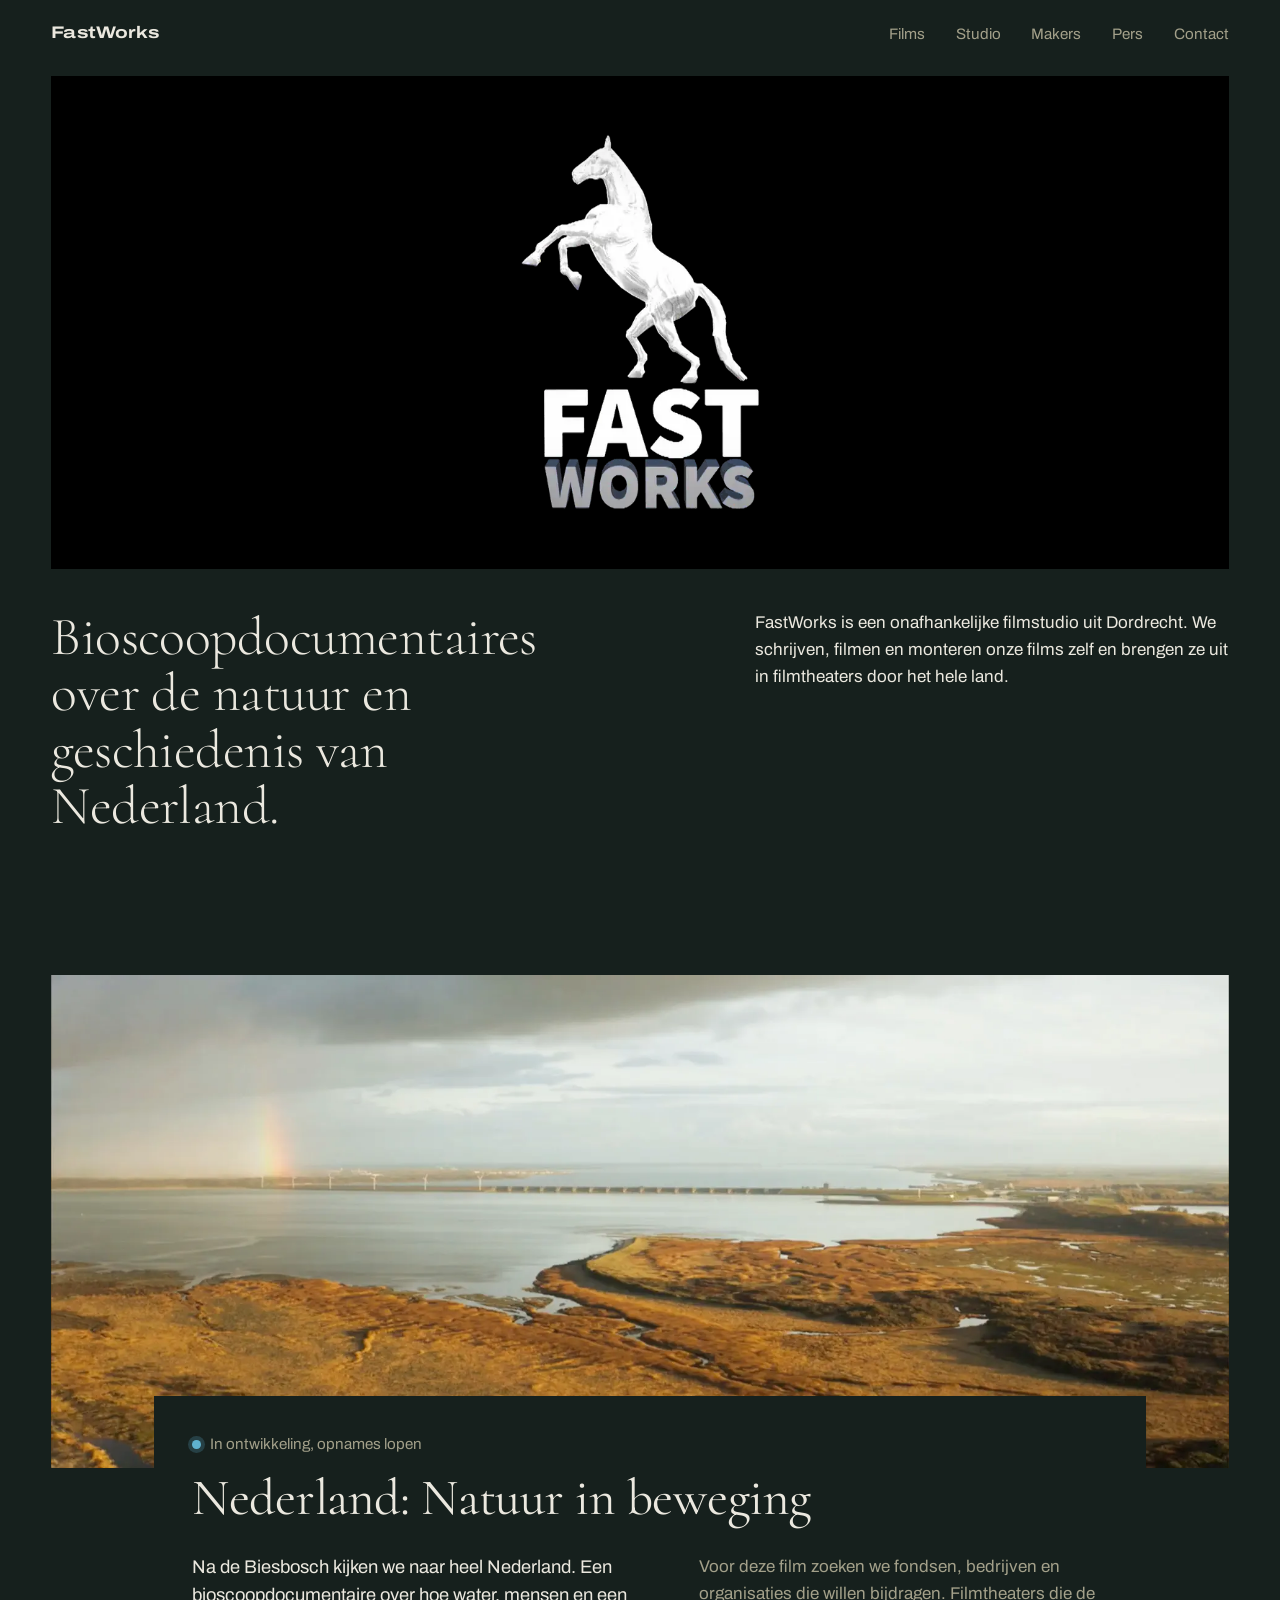
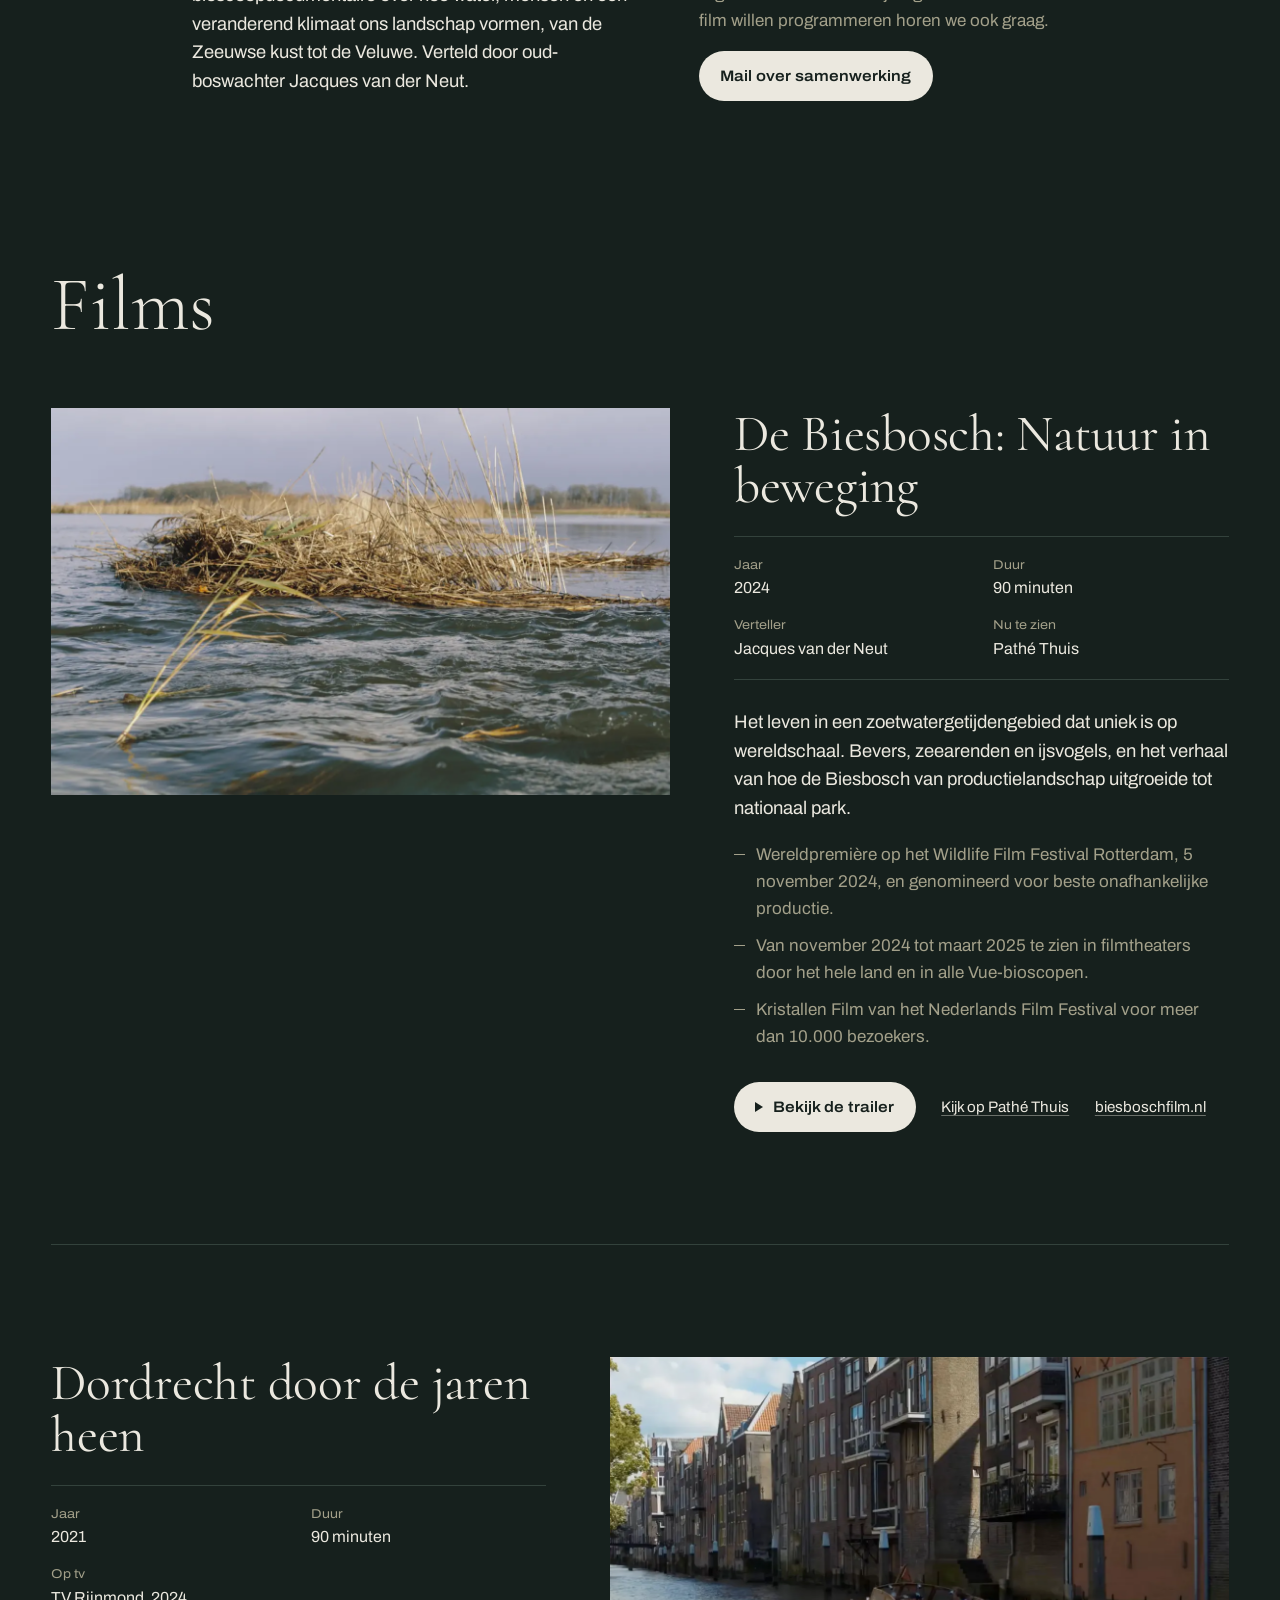
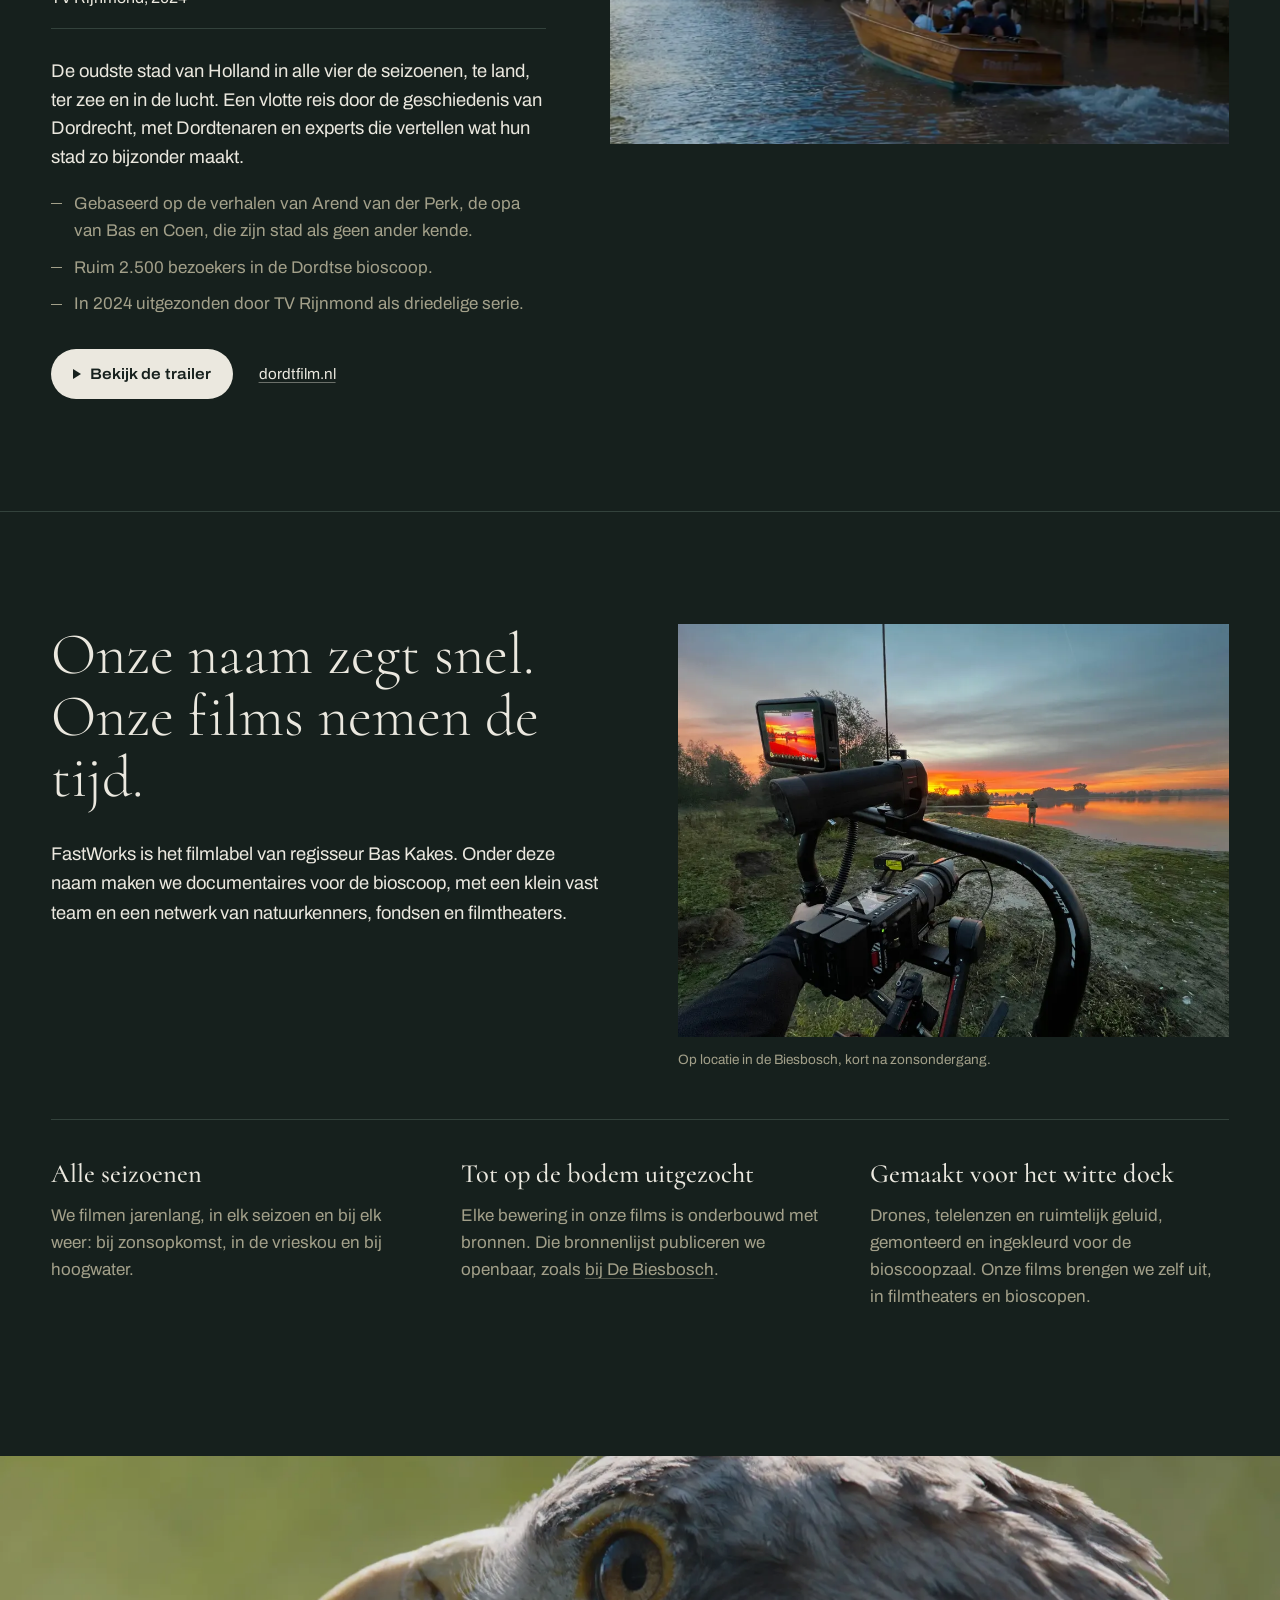
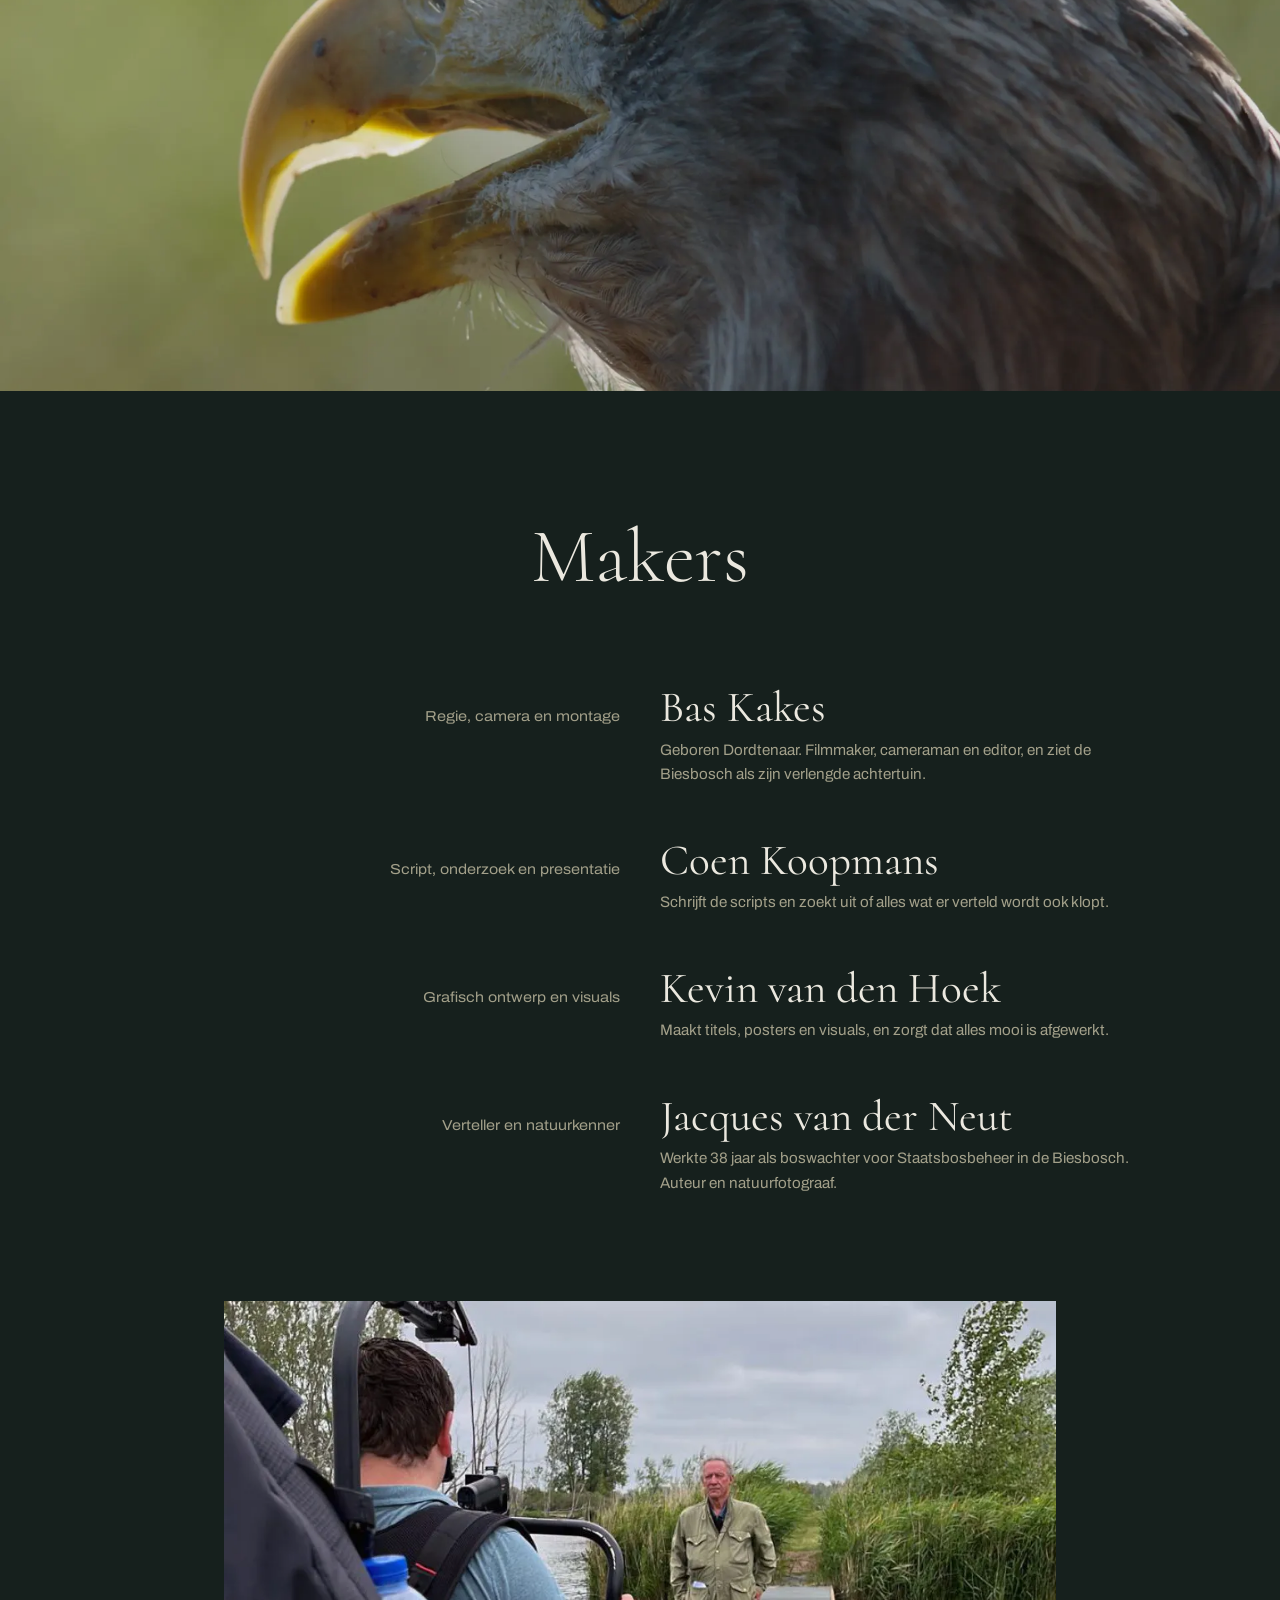
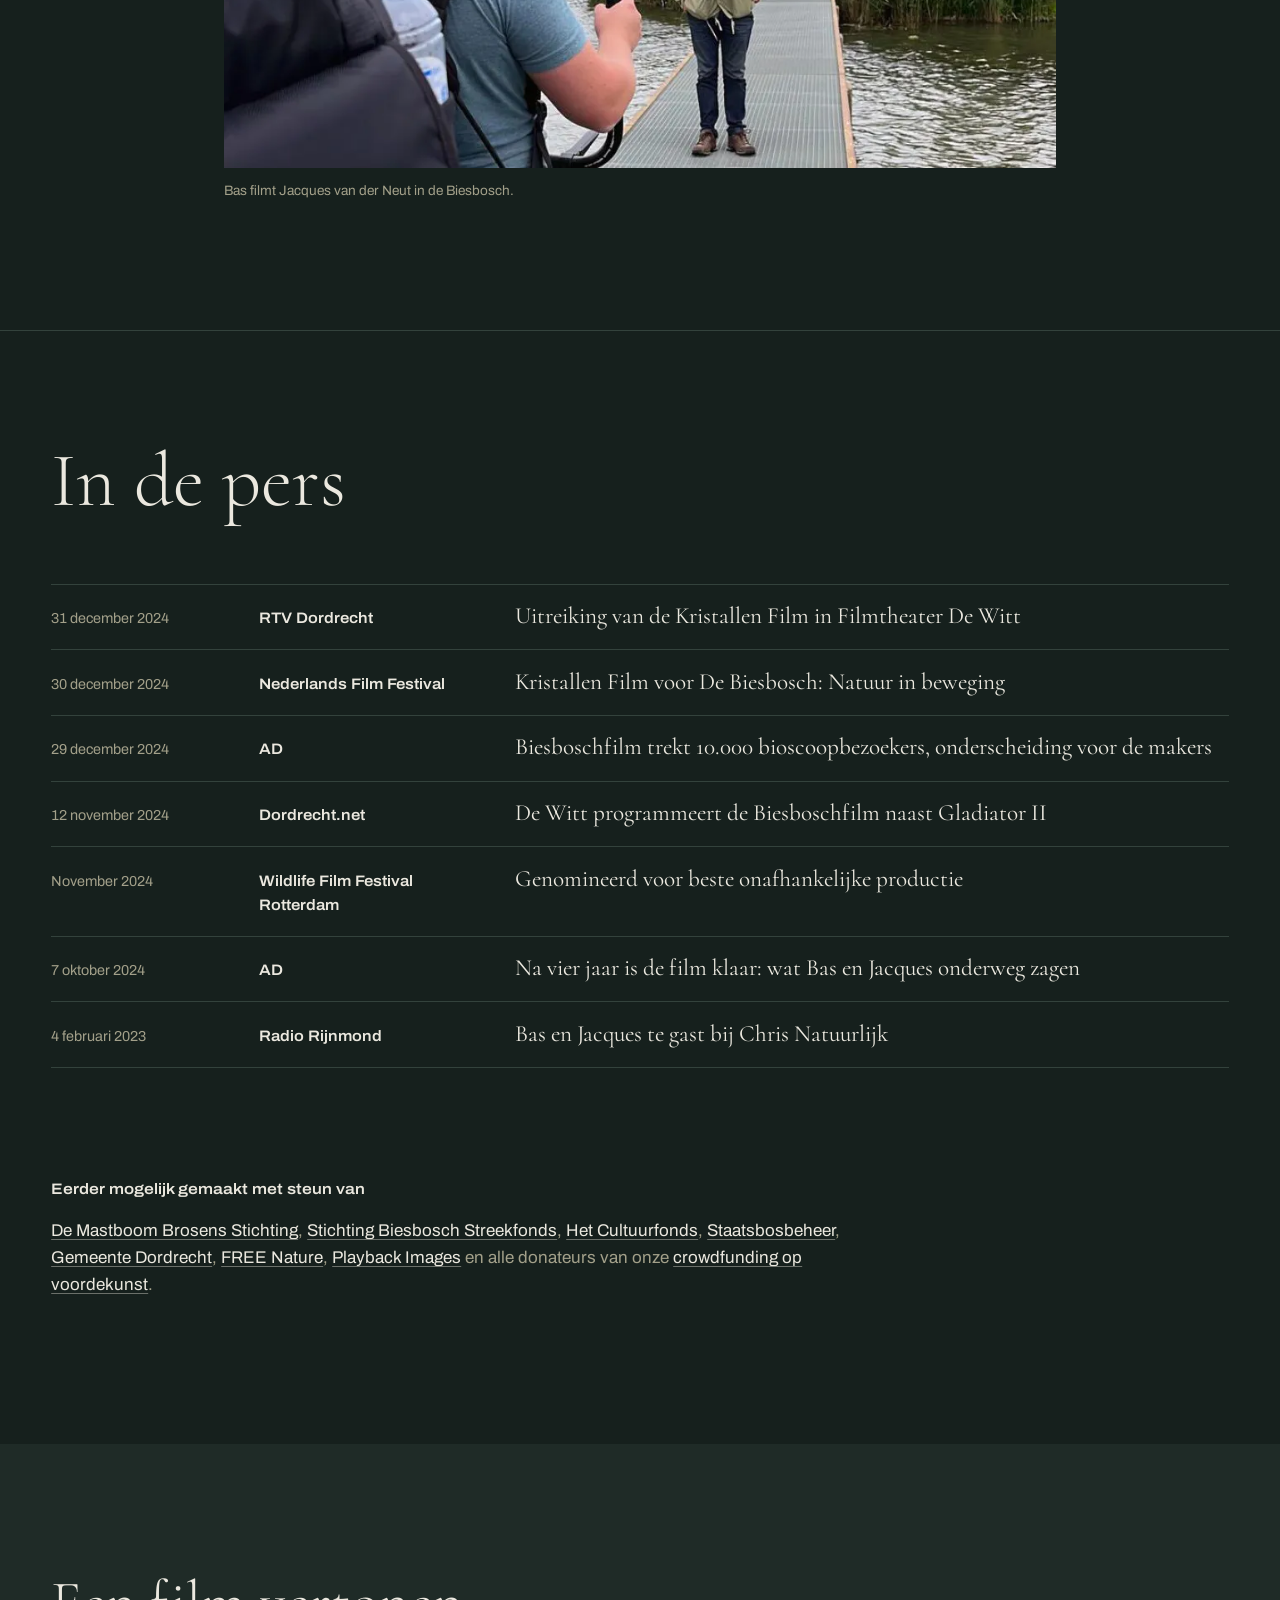
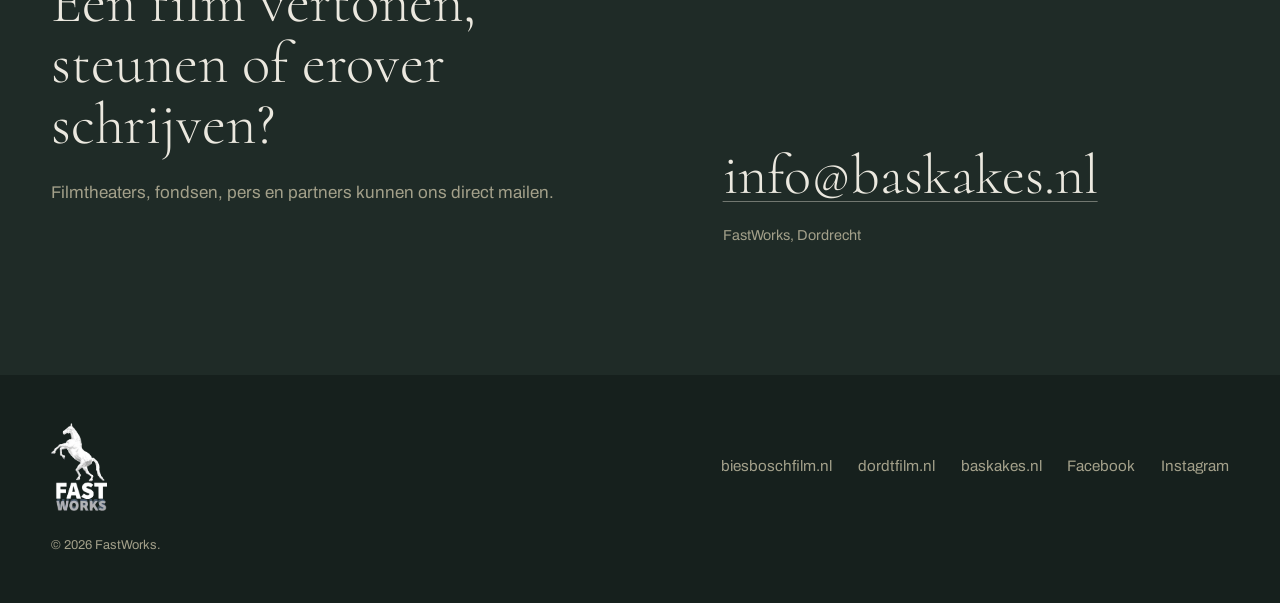
==== docs/index.html @ 0a20734c "Website FastWorks: pagina, stijl en script" ====
<!doctype html>
<html lang="nl">
<head>
  <meta charset="utf-8">
  <meta name="viewport" content="width=device-width, initial-scale=1">
  <title>FastWorks — onafhankelijke filmstudio uit Dordrecht</title>
  <meta name="description" content="FastWorks maakt bioscoopdocumentaires over de natuur en geschiedenis van Nederland. Van De Biesbosch: Natuur in beweging tot Dordrecht door de jaren heen.">
  <meta name="theme-color" content="#16201d">
  <link rel="canonical" href="https://www.fastworks-studio.nl/">
  <meta property="og:type" content="website">
  <meta property="og:title" content="FastWorks — filmstudio uit Dordrecht">
  <meta property="og:description" content="Bioscoopdocumentaires over de natuur en geschiedenis van Nederland.">
  <meta property="og:url" content="https://www.fastworks-studio.nl/">
  <meta property="og:image" content="https://www.fastworks-studio.nl/img/og-image.jpg">
  <meta name="twitter:card" content="summary_large_image">
  <link rel="icon" type="image/png" href="img/favicon.png">
  <link rel="apple-touch-icon" href="img/apple-touch-icon.png">
  <link rel="preload" href="fonts/cormorant-latin-300-normal.woff2" as="font" type="font/woff2" crossorigin>
  <link rel="preload" href="fonts/archivo-latin-wdth-normal.woff2" as="font" type="font/woff2" crossorigin>
  <link rel="stylesheet" href="style.css">
  <script type="application/ld+json">
  {
    "@context": "https://schema.org",
    "@type": "Organization",
    "name": "FastWorks",
    "url": "https://www.fastworks-studio.nl/",
    "logo": "https://www.fastworks-studio.nl/img/fastworks-logo.webp",
    "email": "info@baskakes.nl",
    "address": { "@type": "PostalAddress", "addressLocality": "Dordrecht", "addressCountry": "NL" },
    "founder": { "@type": "Person", "name": "Bas Kakes", "url": "https://www.baskakes.nl/" }
  }
  </script>
</head>
<body>
  <a class="skip" href="#inhoud">Naar de inhoud</a>

  <header class="site-header">
    <a class="wordmark" href="#top" aria-label="FastWorks, naar boven">FastWorks</a>
    <nav aria-label="Hoofdmenu">
      <ul>
        <li><a href="#films">Films</a></li>
        <li><a href="#studio">Studio</a></li>
        <li><a href="#makers">Makers</a></li>
        <li><a href="#pers">Pers</a></li>
        <li><a href="#contact">Contact</a></li>
      </ul>
    </nav>
  </header>

  <main id="inhoud">
    <!-- Opening: studio-ident in een scope-kader (2.39:1), daarna stills uit de films -->
    <section class="opening" id="top" aria-label="FastWorks">
      <div class="scope" data-reel>
        <div class="reel" aria-hidden="true">
          <img src="img/still-ijsvogel.webp" alt="" data-caption="Ijsvogel met een jonge snoek, uit De Biesbosch: Natuur in beweging (2024)">
          <img src="img/still-dordrecht.webp" alt="" loading="lazy" data-caption="De Grote Kerk bij zonsondergang, uit Dordrecht door de jaren heen (2021)">
          <img src="img/still-zeearend.webp" alt="" loading="lazy" data-caption="Zeearend, uit De Biesbosch: Natuur in beweging (2024)">
          <img src="img/still-winter.webp" alt="" loading="lazy" data-caption="Ondergelopen griend in de winter, uit Dordrecht door de jaren heen (2021)">
          <img src="img/still-biesbosch-zonsondergang.webp" alt="" loading="lazy" data-caption="Zonsondergang boven de Biesbosch">
        </div>
        <div class="ident">
          <img src="img/fastworks-logo.webp" width="329" height="520" alt="FastWorks">
        </div>
      </div>
      <div class="opening-text">
        <h1>Bioscoopdocumentaires over de natuur en geschiedenis van Nederland.</h1>
        <div class="opening-side">
          <p>FastWorks is een onafhankelijke filmstudio uit Dordrecht. We schrijven, filmen en monteren onze films zelf en brengen ze uit in filmtheaters door het hele land.</p>
          <p class="caption" aria-live="off" data-caption-out></p>
        </div>
      </div>
    </section>

    <!-- In ontwikkeling -->
    <section class="next" aria-labelledby="next-title">
      <figure class="next-image">
        <img src="img/still-nederland.webp" alt="Weids Nederlands rivierlandschap met een regenboog boven het water" loading="lazy" width="1920" height="803">
      </figure>
      <div class="next-body">
        <p class="status"><span class="dot" aria-hidden="true"></span>In ontwikkeling, opnames lopen</p>
        <h2 id="next-title" class="film-title">Nederland: Natuur in beweging</h2>
        <div class="next-cols">
          <p class="lede">Na de Biesbosch kijken we naar heel Nederland. Een bioscoopdocumentaire over hoe water, mensen en een veranderend klimaat ons landschap vormen, van de Zeeuwse kust tot de Veluwe. Verteld door oud-boswachter Jacques van der Neut.</p>
          <div>
            <p>Voor deze film zoeken we fondsen, bedrijven en organisaties die willen bijdragen. Filmtheaters die de film willen programmeren horen we ook graag.</p>
            <a class="button" href="mailto:info@baskakes.nl?subject=Nederland%3A%20Natuur%20in%20beweging">Mail over samenwerking</a>
          </div>
        </div>
      </div>
    </section>

    <!-- Films -->
    <section class="films" id="films" aria-labelledby="films-title">
      <h2 id="films-title" class="section-title">Films</h2>

      <article class="film" aria-labelledby="film-biesbosch">
        <figure class="film-image">
          <img src="img/still-water.webp" alt="Rietpol in het stromende water van de Biesbosch" loading="lazy" width="1920" height="803">
        </figure>
        <div class="film-body">
          <h3 id="film-biesbosch" class="film-title">De Biesbosch: Natuur in beweging</h3>
          <dl class="specs">
            <div><dt>Jaar</dt><dd>2024</dd></div>
            <div><dt>Duur</dt><dd>90 minuten</dd></div>
            <div><dt>Verteller</dt><dd>Jacques van der Neut</dd></div>
            <div><dt>Nu te zien</dt><dd>Pathé Thuis</dd></div>
          </dl>
          <p class="lede">Het leven in een zoetwatergetijdengebied dat uniek is op wereldschaal. Bevers, zeearenden en ijsvogels, en het verhaal van hoe de Biesbosch van productielandschap uitgroeide tot nationaal park.</p>
          <ul class="facts">
            <li>Wereldpremière op het Wildlife Film Festival Rotterdam, 5 november 2024, en genomineerd voor beste onafhankelijke productie.</li>
            <li>Van november 2024 tot maart 2025 te zien in filmtheaters door het hele land en in alle Vue-bioscopen.</li>
            <li>Kristallen Film van het Nederlands Film Festival voor meer dan 10.000 bezoekers.</li>
          </ul>
          <div class="actions">
            <button class="button" type="button" data-trailer="5kNowmTTiUM" data-title="Trailer De Biesbosch: Natuur in beweging">Bekijk de trailer</button>
            <a class="link" href="https://www.pathe-thuis.nl/film/36989/de-biesbosch-natuur-in-beweging" target="_blank" rel="noopener">Kijk op Pathé Thuis</a>
            <a class="link" href="https://www.biesboschfilm.nl" target="_blank" rel="noopener">biesboschfilm.nl</a>
          </div>
        </div>
      </article>

      <article class="film film--flip" aria-labelledby="film-dordrecht">
        <figure class="film-image">
          <img src="img/dordrecht-grachten.webp" alt="Rondvaartboot op een gracht in de oude binnenstad van Dordrecht" loading="lazy" width="1400" height="788">
        </figure>
        <div class="film-body">
          <h3 id="film-dordrecht" class="film-title">Dordrecht door de jaren heen</h3>
          <dl class="specs">
            <div><dt>Jaar</dt><dd>2021</dd></div>
            <div><dt>Duur</dt><dd>90 minuten</dd></div>
            <div><dt>Op tv</dt><dd>TV Rijnmond, 2024</dd></div>
          </dl>
          <p class="lede">De oudste stad van Holland in alle vier de seizoenen, te land, ter zee en in de lucht. Een vlotte reis door de geschiedenis van Dordrecht, met Dordtenaren en experts die vertellen wat hun stad zo bijzonder maakt.</p>
          <ul class="facts">
            <li>Gebaseerd op de verhalen van Arend van der Perk, de opa van Bas en Coen, die zijn stad als geen ander kende.</li>
            <li>Ruim 2.500 bezoekers in de Dordtse bioscoop.</li>
            <li>In 2024 uitgezonden door TV Rijnmond als driedelige serie.</li>
          </ul>
          <div class="actions">
            <button class="button" type="button" data-trailer="1cg6l2idMo0" data-title="Trailer Dordrecht door de jaren heen">Bekijk de trailer</button>
            <a class="link" href="https://www.dordtfilm.nl" target="_blank" rel="noopener">dordtfilm.nl</a>
          </div>
        </div>
      </article>
    </section>

    <!-- Studio -->
    <section class="studio" id="studio" aria-labelledby="studio-title">
      <div class="studio-intro">
        <h2 id="studio-title" class="statement">Onze naam zegt snel. Onze films nemen de tijd.</h2>
        <p>FastWorks is het filmlabel van regisseur Bas Kakes. Onder deze naam maken we documentaires voor de bioscoop, met een klein vast team en een netwerk van natuurkenners, fondsen en filmtheaters.</p>
      </div>
      <figure class="studio-image">
        <img src="img/achter-de-schermen.webp" alt="Camera op een gimbal bij zonsondergang aan het water in de Biesbosch" loading="lazy" width="1000" height="750">
        <figcaption>Op locatie in de Biesbosch, kort na zonsondergang.</figcaption>
      </figure>
      <div class="principles">
        <div>
          <h3>Alle seizoenen</h3>
          <p>We filmen jarenlang, in elk seizoen en bij elk weer: bij zonsopkomst, in de vrieskou en bij hoogwater.</p>
        </div>
        <div>
          <h3>Tot op de bodem uitgezocht</h3>
          <p>Elke bewering in onze films is onderbouwd met bronnen. Die bronnenlijst publiceren we openbaar, zoals <a href="https://www.biesboschfilm.nl/bronnen" target="_blank" rel="noopener">bij De Biesbosch</a>.</p>
        </div>
        <div>
          <h3>Gemaakt voor het witte doek</h3>
          <p>Drones, telelenzen en ruimtelijk geluid, gemonteerd en ingekleurd voor de bioscoopzaal. Onze films brengen we zelf uit, in filmtheaters en bioscopen.</p>
        </div>
      </div>
    </section>

    <!-- Interlude -->
    <figure class="interlude" aria-hidden="true">
      <img src="img/still-zeearend.webp" alt="" loading="lazy" width="1920" height="803">
    </figure>

    <!-- Makers, als aftiteling -->
    <section class="makers" id="makers" aria-labelledby="makers-title">
      <h2 id="makers-title" class="section-title">Makers</h2>
      <dl class="credits">
        <div class="credit">
          <dt>Regie, camera en montage</dt>
          <dd><a class="name" href="https://www.baskakes.nl" target="_blank" rel="noopener">Bas Kakes</a>
            <span class="bio">Geboren Dordtenaar. Filmmaker, cameraman en editor, en ziet de Biesbosch als zijn verlengde achtertuin.</span></dd>
        </div>
        <div class="credit">
          <dt>Script, onderzoek en presentatie</dt>
          <dd><span class="name">Coen Koopmans</span>
            <span class="bio">Schrijft de scripts en zoekt uit of alles wat er verteld wordt ook klopt.</span></dd>
        </div>
        <div class="credit">
          <dt>Grafisch ontwerp en visuals</dt>
          <dd><span class="name">Kevin van den Hoek</span>
            <span class="bio">Maakt titels, posters en visuals, en zorgt dat alles mooi is afgewerkt.</span></dd>
        </div>
        <div class="credit">
          <dt>Verteller en natuurkenner</dt>
          <dd><a class="name" href="https://www.fotoneut.nl" target="_blank" rel="noopener">Jacques van der Neut</a>
            <span class="bio">Werkte 38 jaar als boswachter voor Staatsbosbeheer in de Biesbosch. Auteur en natuurfotograaf.</span></dd>
        </div>
      </dl>
      <figure class="makers-image">
        <img src="img/jacques-interview.webp" alt="Bas filmt Jacques van der Neut op een steiger in de Biesbosch" loading="lazy" width="1000" height="562">
        <figcaption>Bas filmt Jacques van der Neut in de Biesbosch.</figcaption>
      </figure>
    </section>

    <!-- Pers -->
    <section class="press" id="pers" aria-labelledby="pers-title">
      <h2 id="pers-title" class="section-title">In de pers</h2>
      <ol class="press-list">
        <li><a href="https://www.rtvdordrecht.nl/nieuws/natuurfilm-over-de-biesbosch-verdient-kristallen-status-na-10000-bezoekers" target="_blank" rel="noopener">
          <time datetime="2024-12-31">31 december 2024</time>
          <span class="outlet">RTV Dordrecht</span>
          <span class="headline">Uitreiking van de Kristallen Film in Filmtheater De Witt</span></a></li>
        <li><a href="https://www.filmfestival.nl/nieuws/kristal-voor-de-biesbosch-natuur-in-beweging" target="_blank" rel="noopener">
          <time datetime="2024-12-30">30 december 2024</time>
          <span class="outlet">Nederlands Film Festival</span>
          <span class="headline">Kristallen Film voor De Biesbosch: Natuur in beweging</span></a></li>
        <li><a href="https://www.ad.nl/dordrecht/film-over-biesbosch-natuur-trekt-10-000-bioscoopbezoekers-onderscheiding-voor-makers~a6d4805f/" target="_blank" rel="noopener">
          <time datetime="2024-12-29">29 december 2024</time>
          <span class="outlet">AD</span>
          <span class="headline">Biesboschfilm trekt 10.000 bioscoopbezoekers, onderscheiding voor de makers</span></a></li>
        <li><a href="https://www.dordrecht.net/nieuws/111079/dewitt-hollywood-vs-dordrecht-gladiator-ii-vs-biesbosch-stedenbanden" target="_blank" rel="noopener">
          <time datetime="2024-11-12">12 november 2024</time>
          <span class="outlet">Dordrecht.net</span>
          <span class="headline">De Witt programmeert de Biesboschfilm naast Gladiator II</span></a></li>
        <li><a href="https://wffr.nl/professionals/genomineerden/" target="_blank" rel="noopener">
          <time datetime="2024-11">November 2024</time>
          <span class="outlet">Wildlife Film Festival Rotterdam</span>
          <span class="headline">Genomineerd voor beste onafhankelijke productie</span></a></li>
        <li><a href="https://www.ad.nl/dordrecht/documentairefilm-over-de-biesbosch-na-vier-jaar-klaar-en-bijna-in-premiere-bevers-zwommen-om-onze-boot~a8656b47/" target="_blank" rel="noopener">
          <time datetime="2024-10-07">7 oktober 2024</time>
          <span class="outlet">AD</span>
          <span class="headline">Na vier jaar is de film klaar: wat Bas en Jacques onderweg zagen</span></a></li>
        <li><a href="https://www.rijnmond.nl/nieuws/1611636/chris-natuurlijk-van-4-februari-make-a-wish" target="_blank" rel="noopener">
          <time datetime="2023-02-04">4 februari 2023</time>
          <span class="outlet">Radio Rijnmond</span>
          <span class="headline">Bas en Jacques te gast bij Chris Natuurlijk</span></a></li>
      </ol>
    </section>

    <!-- Steun -->
    <section class="support" aria-labelledby="support-title">
      <h2 id="support-title" class="small-title">Eerder mogelijk gemaakt met steun van</h2>
      <p class="support-list">
        <a href="https://mastboomhuis.nl/de-stichting/" target="_blank" rel="noopener">De Mastboom Brosens Stichting</a>,
        <a href="https://www.biesboschstreekfonds.nl" target="_blank" rel="noopener">Stichting Biesbosch Streekfonds</a>,
        <a href="https://www.cultuurfonds.nl" target="_blank" rel="noopener">Het Cultuurfonds</a>,
        <a href="https://www.staatsbosbeheer.nl" target="_blank" rel="noopener">Staatsbosbeheer</a>,
        <a href="https://www.dordrecht.nl" target="_blank" rel="noopener">Gemeente Dordrecht</a>,
        <a href="https://www.freenature.nl" target="_blank" rel="noopener">FREE Nature</a>,
        <a href="https://playbackimages.com" target="_blank" rel="noopener">Playback Images</a>
        en alle donateurs van onze <a href="https://www.voordekunst.nl/projecten/14768-natuurdocumentaire-over-de-biesbosch-1" target="_blank" rel="noopener">crowdfunding op voordekunst</a>.
      </p>
    </section>

    <!-- Contact -->
    <section class="contact" id="contact" aria-labelledby="contact-title">
      <h2 id="contact-title" class="statement">Een film vertonen, steunen of erover schrijven?</h2>
      <p>Filmtheaters, fondsen, pers en partners kunnen ons direct mailen.</p>
      <a class="mail" href="mailto:info@baskakes.nl">info@baskakes.nl</a>
      <p class="contact-meta">FastWorks, Dordrecht</p>
    </section>
  </main>

  <footer class="site-footer">
    <img class="footer-logo" src="img/fastworks-logo.webp" width="329" height="520" alt="FastWorks" loading="lazy">
    <div class="footer-links">
      <a href="https://www.biesboschfilm.nl" target="_blank" rel="noopener">biesboschfilm.nl</a>
      <a href="https://www.dordtfilm.nl" target="_blank" rel="noopener">dordtfilm.nl</a>
      <a href="https://www.baskakes.nl" target="_blank" rel="noopener">baskakes.nl</a>
      <a href="https://www.facebook.com/biesboschfilm" target="_blank" rel="noopener">Facebook</a>
      <a href="https://www.instagram.com/biesboschfilm/" target="_blank" rel="noopener">Instagram</a>
    </div>
    <p class="copyright">© <span data-year>2026</span> FastWorks.</p>
  </footer>

  <dialog class="trailer" aria-label="Trailer">
    <div class="trailer-frame"></div>
    <form method="dialog"><button class="close" type="submit">Sluiten</button></form>
  </dialog>

  <script src="main.js" defer></script>
</body>
</html>
---- docs/style.css ----
/* FastWorks — fastworks-studio.nl
   Kleuren: rivierwater bij nacht, krijtwit, riet en ijsvogelblauw.
   Letters: Cormorant (titels, als op een titelkaart) en Archivo (tekst, aftiteling). */

@font-face { font-family: "Cormorant"; font-style: normal; font-weight: 300; font-display: swap; src: url("fonts/cormorant-latin-300-normal.woff2") format("woff2"); }
@font-face { font-family: "Cormorant"; font-style: normal; font-weight: 400; font-display: swap; src: url("fonts/cormorant-latin-400-normal.woff2") format("woff2"); }
@font-face { font-family: "Cormorant"; font-style: normal; font-weight: 500; font-display: swap; src: url("fonts/cormorant-latin-500-normal.woff2") format("woff2"); }
@font-face { font-family: "Cormorant"; font-style: italic; font-weight: 400; font-display: swap; src: url("fonts/cormorant-latin-400-italic.woff2") format("woff2"); }
@font-face { font-family: "Archivo"; font-style: normal; font-weight: 100 900; font-stretch: 62% 125%; font-display: swap; src: url("fonts/archivo-latin-wdth-normal.woff2") format("woff2"); }

:root {
  --water: #16201d;      /* achtergrond */
  --klei: #1f2b27;       /* vlakken */
  --lijn: #33423c;       /* lijnen */
  --krijt: #ebe8df;      /* tekst */
  --riet: #a3a08a;       /* secundaire tekst */
  --ijsvogel: #5fb2cf;   /* links en focus */

  --serif: "Cormorant", "Cormorant Garamond", Georgia, serif;
  --sans: "Archivo", system-ui, -apple-system, "Segoe UI", sans-serif;

  --gutter: clamp(1.25rem, 4vw, 3.5rem);
  --max: 1320px;
  --text: 36rem;
}

*, *::before, *::after { box-sizing: border-box; }
html { scroll-behavior: smooth; -webkit-text-size-adjust: 100%; }
body {
  margin: 0;
  background: var(--water);
  color: var(--krijt);
  font-family: var(--sans);
  font-size: 1.0625rem;
  line-height: 1.6;
  font-stretch: 100%;
  -webkit-font-smoothing: antialiased;
}
img { display: block; max-width: 100%; height: auto; }
a { color: inherit; text-decoration-color: color-mix(in srgb, currentColor 40%, transparent); text-underline-offset: .2em; }
a:hover { color: var(--ijsvogel); text-decoration-color: currentColor; }
:focus-visible { outline: 2px solid var(--ijsvogel); outline-offset: 3px; border-radius: 2px; }
p { margin: 0 0 1em; }
h1, h2, h3 { margin: 0; font-weight: 400; }
figure { margin: 0; }

.skip { position: absolute; left: -999px; top: .5rem; background: var(--krijt); color: var(--water); padding: .5rem 1rem; z-index: 50; }
.skip:focus { left: .5rem; }

/* ---------- Kop ---------- */
.site-header {
  position: absolute; inset: 0 0 auto 0; z-index: 10;
  display: flex; align-items: center; justify-content: space-between; gap: 1rem;
  padding: 1.25rem var(--gutter);
}
.wordmark {
  font-weight: 700; font-stretch: 125%; font-size: 1.05rem; letter-spacing: .01em;
  text-decoration: none;
}
.site-header ul { list-style: none; display: flex; gap: clamp(.9rem, 2.4vw, 2rem); margin: 0; padding: 0; }
.site-header nav a { text-decoration: none; font-size: .95rem; color: var(--riet); }
.site-header nav a:hover { color: var(--krijt); }

/* ---------- Opening: ident in scope-kader ---------- */
.opening { padding: 4.75rem var(--gutter) 0; max-width: calc(var(--max) + 2 * var(--gutter)); margin: 0 auto; }
.scope {
  position: relative; overflow: hidden; background: #000;
  aspect-ratio: 2.39 / 1;
  width: min(100%, calc((100svh - 13rem) * 2.39));
  min-height: 14rem;
  margin: 0 auto;
}
.reel img {
  position: absolute; inset: 0; width: 100%; height: 100%; object-fit: cover;
  opacity: 0; transform: scale(1.06);
  transition: opacity 2.2s ease, transform 9s linear;
}
.reel img.is-on { opacity: .88; transform: scale(1); }
/* Studio-ident: logo op zwart, daarna begint de reel */
.ident { position: absolute; inset: 0; background: #000; transition: opacity 1.4s ease; }
.ident img {
  position: absolute; left: 50%; top: 50%; height: 76%; width: auto; max-width: none;
  transform: translate(-50%, -50%);
}
.js .ident img { opacity: 0; transition: opacity 1.4s ease; }
.js .scope.is-ready .ident img { opacity: 1; }
.js .scope.is-rolling .ident { opacity: 0; }
.scope::after { /* zachte vignettering, als in een filmzaal */
  content: ""; position: absolute; inset: 0; pointer-events: none;
  box-shadow: inset 0 0 120px rgb(0 0 0 / .45);
}

.opening-text {
  display: grid; grid-template-columns: minmax(0, 1.35fr) minmax(0, 1fr); gap: 2rem 4rem;
  padding: 2.5rem 0 0; align-items: start;
  max-width: min(100%, calc((100svh - 13rem) * 2.39)); margin: 0 auto;
}
h1 {
  font-family: var(--serif); font-weight: 300;
  font-size: clamp(2.1rem, 4.2vw, 3.6rem); line-height: 1.05; letter-spacing: -.01em;
  max-width: 17ch;
}
.opening-side p { color: var(--riet); max-width: var(--text); }
.opening-side p:first-child { color: var(--krijt); }
.caption { font-size: .85rem; font-style: normal; min-height: 2.6em; transition: opacity .6s ease; }
.caption.is-fading { opacity: 0; }

/* ---------- Gedeelde titels ---------- */
.section-title {
  font-family: var(--serif); font-weight: 300;
  font-size: clamp(2.6rem, 6vw, 5rem); line-height: 1;
  margin-bottom: clamp(2rem, 5vw, 4rem);
}
.film-title {
  font-family: var(--serif); font-weight: 400;
  font-size: clamp(2rem, 4vw, 3.25rem); line-height: 1.02; letter-spacing: -.005em;
}
.statement {
  font-family: var(--serif); font-weight: 300;
  font-size: clamp(2.2rem, 4.6vw, 4rem); line-height: 1.04; max-width: 18ch;
}
.small-title { font-size: .95rem; font-weight: 600; font-stretch: 112%; margin-bottom: 1rem; }
.lede { font-size: 1.15rem; line-height: 1.55; }

.button {
  display: inline-flex; align-items: center; gap: .6rem;
  font: inherit; font-weight: 600; font-stretch: 110%; font-size: .95rem;
  color: var(--water); background: var(--krijt);
  border: 0; border-radius: 999px; padding: .8rem 1.35rem;
  text-decoration: none; cursor: pointer;
  transition: background-color .2s ease;
}
.button:hover { background: var(--ijsvogel); color: var(--water); }
button.button::before {
  content: ""; width: 0; height: 0;
  border-left: .55em solid currentColor; border-top: .33em solid transparent; border-bottom: .33em solid transparent;
}
.link { font-size: .95rem; color: var(--krijt); }

/* ---------- In ontwikkeling ---------- */
.next {
  max-width: calc(var(--max) + 2 * var(--gutter)); margin: clamp(5rem, 11vw, 9rem) auto 0;
  padding: 0 var(--gutter);
}
.next-image img { width: 100%; aspect-ratio: 2.39 / 1; object-fit: cover; }
.next-body {
  position: relative; margin-top: -4.5rem; margin-left: clamp(0rem, 8vw, 7rem);
  background: var(--water); padding: 2.25rem clamp(1.25rem, 4vw, 3rem) 0 clamp(1.25rem, 3vw, 2.5rem);
  max-width: 62rem;
}
.status { display: flex; align-items: center; gap: .6rem; color: var(--riet); font-size: .95rem; margin-bottom: 1rem; }
.dot { width: .55rem; height: .55rem; border-radius: 50%; background: var(--ijsvogel); box-shadow: 0 0 0 4px color-mix(in srgb, var(--ijsvogel) 22%, transparent); }
.next-cols { display: grid; grid-template-columns: 1.15fr 1fr; gap: 2rem 3rem; margin-top: 1.75rem; }
.next-cols p:not(.lede) { color: var(--riet); }

/* ---------- Films ---------- */
.films, .studio, .makers, .press, .support, .contact {
  max-width: calc(var(--max) + 2 * var(--gutter)); margin: 0 auto; padding-left: var(--gutter); padding-right: var(--gutter);
}
.films { padding-top: clamp(6rem, 12vw, 10rem); }
.film {
  display: grid; grid-template-columns: minmax(0, 1.25fr) minmax(0, 1fr); gap: 2.5rem clamp(2rem, 5vw, 4.5rem);
  align-items: start;
  padding-bottom: clamp(4rem, 9vw, 7rem);
}
.film + .film { padding-top: clamp(4rem, 9vw, 7rem); border-top: 1px solid var(--lijn); }
.film--flip { grid-template-columns: minmax(0, 1fr) minmax(0, 1.25fr); }
.film--flip .film-image { order: 2; }
.film-image img { width: 100%; aspect-ratio: 16 / 10; object-fit: cover; }
.film-body .film-title { margin-bottom: 1.5rem; }
.specs {
  display: grid; grid-template-columns: repeat(2, minmax(0, 1fr)); gap: .9rem 1.5rem;
  margin: 0 0 1.75rem; padding: 1.1rem 0; border-top: 1px solid var(--lijn); border-bottom: 1px solid var(--lijn);
}
.specs dt { color: var(--riet); font-size: .8rem; font-stretch: 112%; }
.specs dd { margin: 0; font-size: 1rem; }
.facts { list-style: none; margin: 0 0 2rem; padding: 0; color: var(--riet); }
.facts li { padding-left: 1.4rem; position: relative; margin-bottom: .6rem; max-width: var(--text); }
.facts li::before { content: ""; position: absolute; left: 0; top: .78em; width: .7rem; height: 1px; background: var(--riet); }
.actions { display: flex; flex-wrap: wrap; align-items: center; gap: 1rem 1.6rem; }

/* ---------- Studio ---------- */
.studio {
  display: grid; grid-template-columns: minmax(0, 1fr) minmax(0, 1fr); gap: 3rem clamp(2rem, 6vw, 6rem);
  padding-top: clamp(4rem, 9vw, 7rem); padding-bottom: clamp(5rem, 10vw, 8rem);
  border-top: 1px solid var(--lijn);
}
.studio-intro p { margin-top: 2rem; font-size: 1.15rem; max-width: var(--text); }
.studio-image figcaption, .makers-image figcaption { color: var(--riet); font-size: .85rem; margin-top: .75rem; }
.studio-image img { width: 100%; aspect-ratio: 4 / 3; object-fit: cover; }
.principles {
  grid-column: 1 / -1;
  display: grid; grid-template-columns: repeat(3, minmax(0, 1fr)); gap: 2.5rem clamp(1.5rem, 4vw, 3.5rem);
  padding-top: 2.5rem; border-top: 1px solid var(--lijn);
}
.principles h3 { font-family: var(--serif); font-weight: 500; font-size: 1.65rem; line-height: 1.1; margin-bottom: .8rem; }
.principles p { color: var(--riet); }

/* ---------- Interlude ---------- */
.interlude { background: #000; }
.interlude img { width: 100%; aspect-ratio: 2.39 / 1; object-fit: cover; opacity: .9; }

/* ---------- Makers: aftiteling ---------- */
.makers { padding-top: clamp(5rem, 10vw, 8rem); padding-bottom: clamp(5rem, 10vw, 8rem); text-align: center; }
.makers .section-title { text-align: center; }
.credits { margin: 0 auto; max-width: 64rem; }
.credit {
  display: grid; grid-template-columns: 1fr 1fr; column-gap: 2.5rem;
  padding: 1.6rem 0; align-items: baseline;
}
.credit dt { text-align: right; color: var(--riet); font-size: .9rem; font-stretch: 112%; }
.credit dd { margin: 0; text-align: left; }
.credit .name {
  display: inline-block; font-family: var(--serif); font-weight: 400;
  font-size: clamp(1.8rem, 3.4vw, 2.7rem); line-height: 1.05; text-decoration: none;
}
.credit a.name:hover { color: var(--ijsvogel); }
.credit .bio { display: block; margin-top: .45rem; color: var(--riet); font-size: .95rem; max-width: 30rem; }
.makers-image { max-width: 52rem; margin: clamp(3rem, 7vw, 5rem) auto 0; text-align: left; }

/* ---------- Pers ---------- */
.press { padding-top: clamp(4rem, 9vw, 7rem); padding-bottom: clamp(3rem, 6vw, 5rem); border-top: 1px solid var(--lijn); }
.press-list { list-style: none; margin: 0; padding: 0; border-top: 1px solid var(--lijn); }
.press-list a {
  display: grid; grid-template-columns: 11rem 14rem minmax(0, 1fr); gap: .25rem 2rem;
  padding: 1.15rem 0; border-bottom: 1px solid var(--lijn);
  text-decoration: none; align-items: baseline;
}
.press-list time { color: var(--riet); font-size: .9rem; font-variant-numeric: tabular-nums; }
.press-list .outlet { font-weight: 600; font-stretch: 108%; font-size: .95rem; }
.press-list .headline { font-family: var(--serif); font-size: 1.45rem; line-height: 1.2; }
.press-list a:hover .headline { color: var(--ijsvogel); }

/* ---------- Steun ---------- */
.support { padding-top: 2rem; padding-bottom: clamp(5rem, 10vw, 8rem); }
.support-list { color: var(--riet); max-width: 52rem; }
.support-list a { color: var(--krijt); }

/* ---------- Contact ---------- */
.contact {
  padding-top: clamp(5rem, 10vw, 8rem); padding-bottom: clamp(5rem, 10vw, 8rem);
  background: var(--klei);
  max-width: none;
  padding-left: max(var(--gutter), calc((100vw - var(--max)) / 2));
  padding-right: max(var(--gutter), calc((100vw - var(--max)) / 2));
}
.contact .statement { max-width: 20ch; margin-bottom: 1.5rem; }
.contact { display: grid; grid-template-columns: minmax(0, 1.2fr) minmax(0, 1fr); column-gap: 4rem; align-items: end; }
.contact > * { grid-column: 1; }
.contact .mail, .contact .contact-meta { grid-column: 2; }
.contact .mail { grid-row: 1 / span 2; align-self: end; margin: 0 0 1.25rem; font-size: clamp(2rem, 4.4vw, 3.6rem); }
.contact .contact-meta { grid-row: 3; margin: 0; }
.contact p { color: var(--riet); max-width: var(--text); }
.mail {
  display: inline-block; margin: 1.25rem 0 2rem;
  font-family: var(--serif); font-weight: 300;
  font-size: clamp(2rem, 6vw, 4.5rem); line-height: 1;
  text-decoration-thickness: 1px; text-underline-offset: .15em;
  overflow-wrap: anywhere;
}
.contact-meta { font-size: .9rem; }

/* ---------- Voet ---------- */
.site-footer {
  display: grid; grid-template-columns: auto 1fr; gap: 1.5rem 3rem; align-items: center;
  padding: 3rem var(--gutter); max-width: calc(var(--max) + 2 * var(--gutter)); margin: 0 auto;
}
.footer-logo { height: 5.5rem; width: auto; }
.footer-links { display: flex; flex-wrap: wrap; gap: .6rem 1.6rem; justify-content: flex-end; }
.footer-links a { color: var(--riet); text-decoration: none; font-size: .95rem; }
.footer-links a:hover { color: var(--krijt); }
.copyright { grid-column: 1 / -1; color: var(--riet); font-size: .8rem; margin: 0; }

/* ---------- Trailer ---------- */
.trailer {
  width: min(92vw, 1200px); padding: 0; border: 0; background: #000; color: var(--krijt);
  overflow: visible;
}
.trailer::backdrop { background: rgb(5 9 8 / .88); }
.trailer-frame { aspect-ratio: 16 / 9; }
.trailer-frame iframe { width: 100%; height: 100%; border: 0; display: block; }
.trailer .close {
  position: absolute; right: 0; top: -2.6rem;
  background: none; border: 0; color: var(--krijt); font: inherit; font-size: .95rem; cursor: pointer; padding: .4rem 0;
}
.trailer .close:hover { color: var(--ijsvogel); }

/* ---------- Kleinere schermen ---------- */
@media (max-width: 900px) {
  .opening-text, .next-cols, .film, .studio, .principles { grid-template-columns: 1fr; }
  .film--flip { grid-template-columns: 1fr; }
  .film--flip .film-image { order: 0; }
  .next-body { margin: -2.5rem 0 0 1rem; }
  .press-list a { grid-template-columns: 1fr; }
  .press-list .outlet { order: -1; }
  .contact { grid-template-columns: 1fr; }
  .contact .mail, .contact .contact-meta { grid-column: 1; grid-row: auto; margin: 1.25rem 0 1rem; }
}
@media (max-width: 640px) {
  .site-header { flex-direction: column; align-items: flex-start; gap: .5rem; }
  .site-header ul { gap: 1rem; flex-wrap: wrap; }
  .opening { padding-top: 6.25rem; }
  .scope { aspect-ratio: 4 / 5; width: 100%; }
  .ident img { height: 46%; }
  .next-body { margin: 0; padding: 1.75rem 0 0; }
  .specs { grid-template-columns: 1fr 1fr; }
  .credit { grid-template-columns: 1fr; text-align: center; padding: 1.25rem 0; }
  .credit dt, .credit dd { text-align: center; }
  .credit .bio { margin-left: auto; margin-right: auto; }
  .site-footer { grid-template-columns: 1fr; }
  .footer-links { justify-content: flex-start; }
}

@media (prefers-reduced-motion: reduce) {
  html { scroll-behavior: auto; }
  .reel img, .ident, .js .ident img, .caption { transition: none !important; }
  .reel img { transform: none !important; }
}
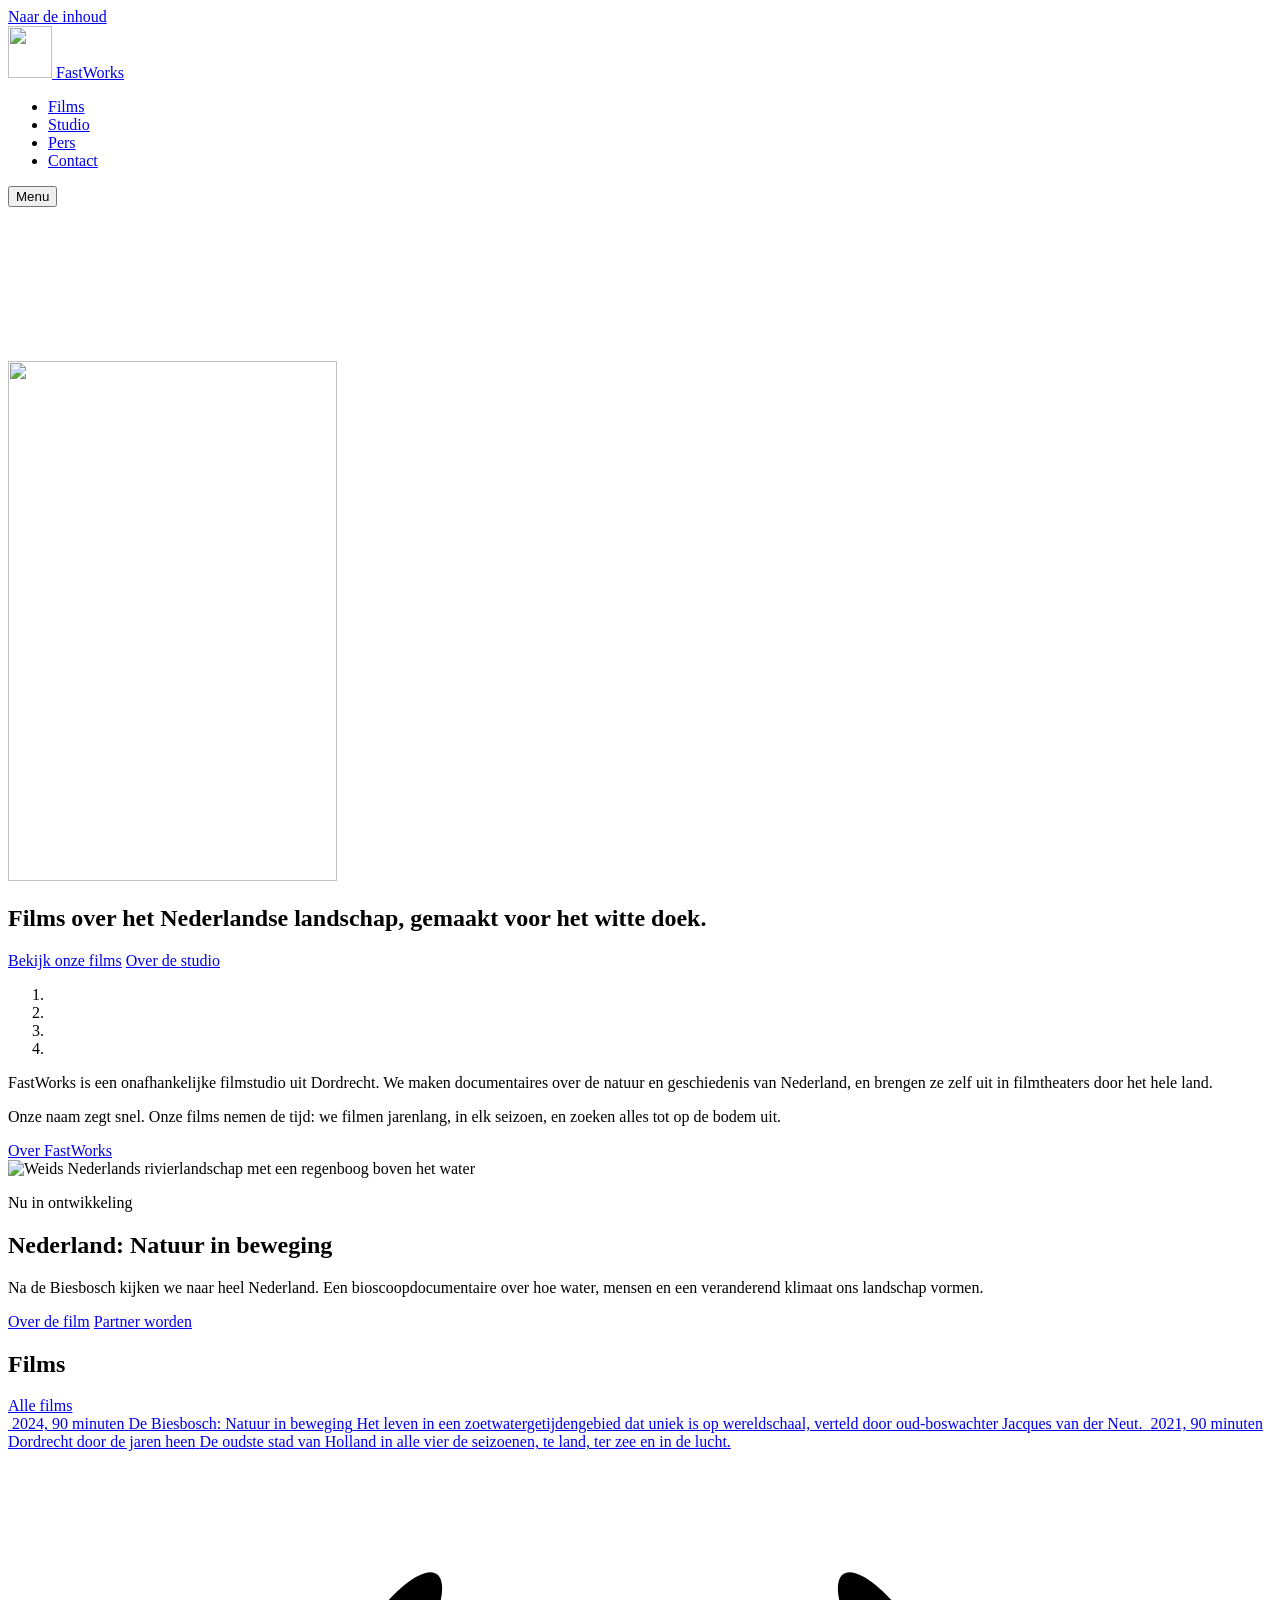
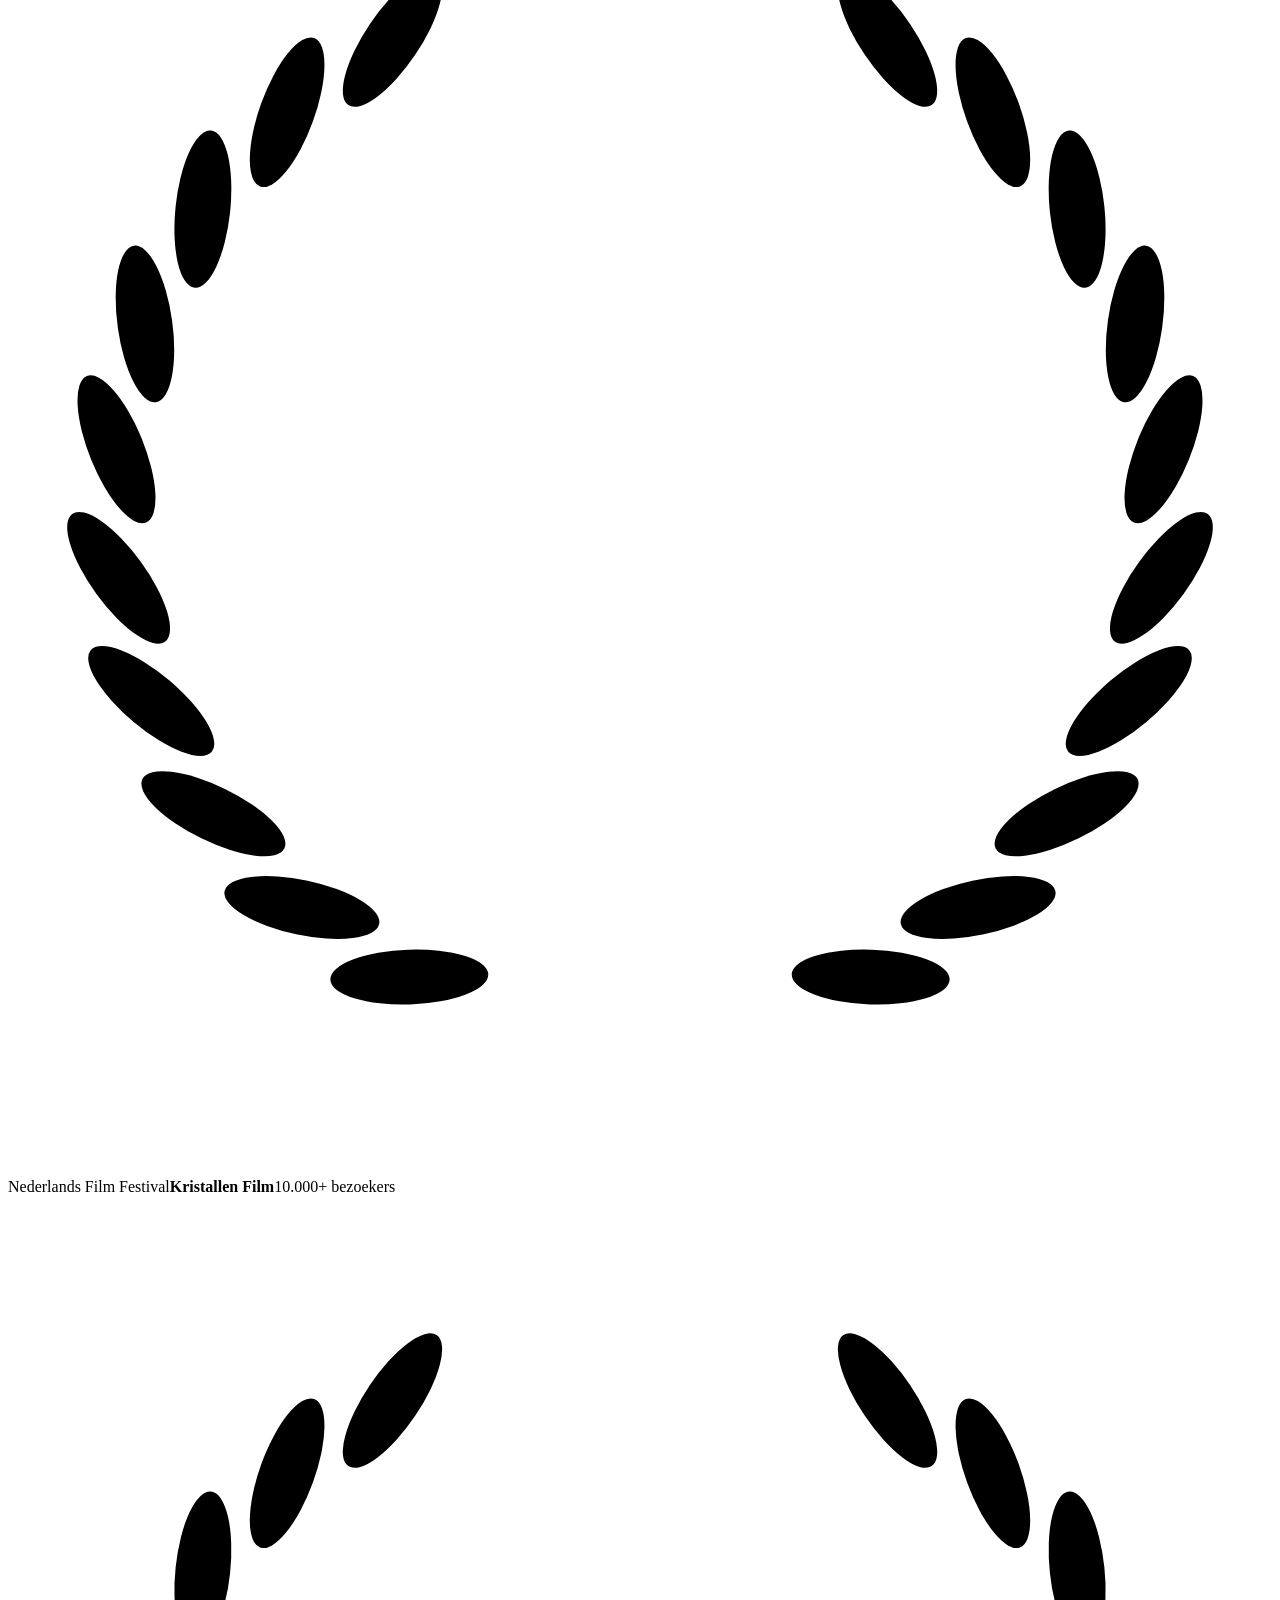
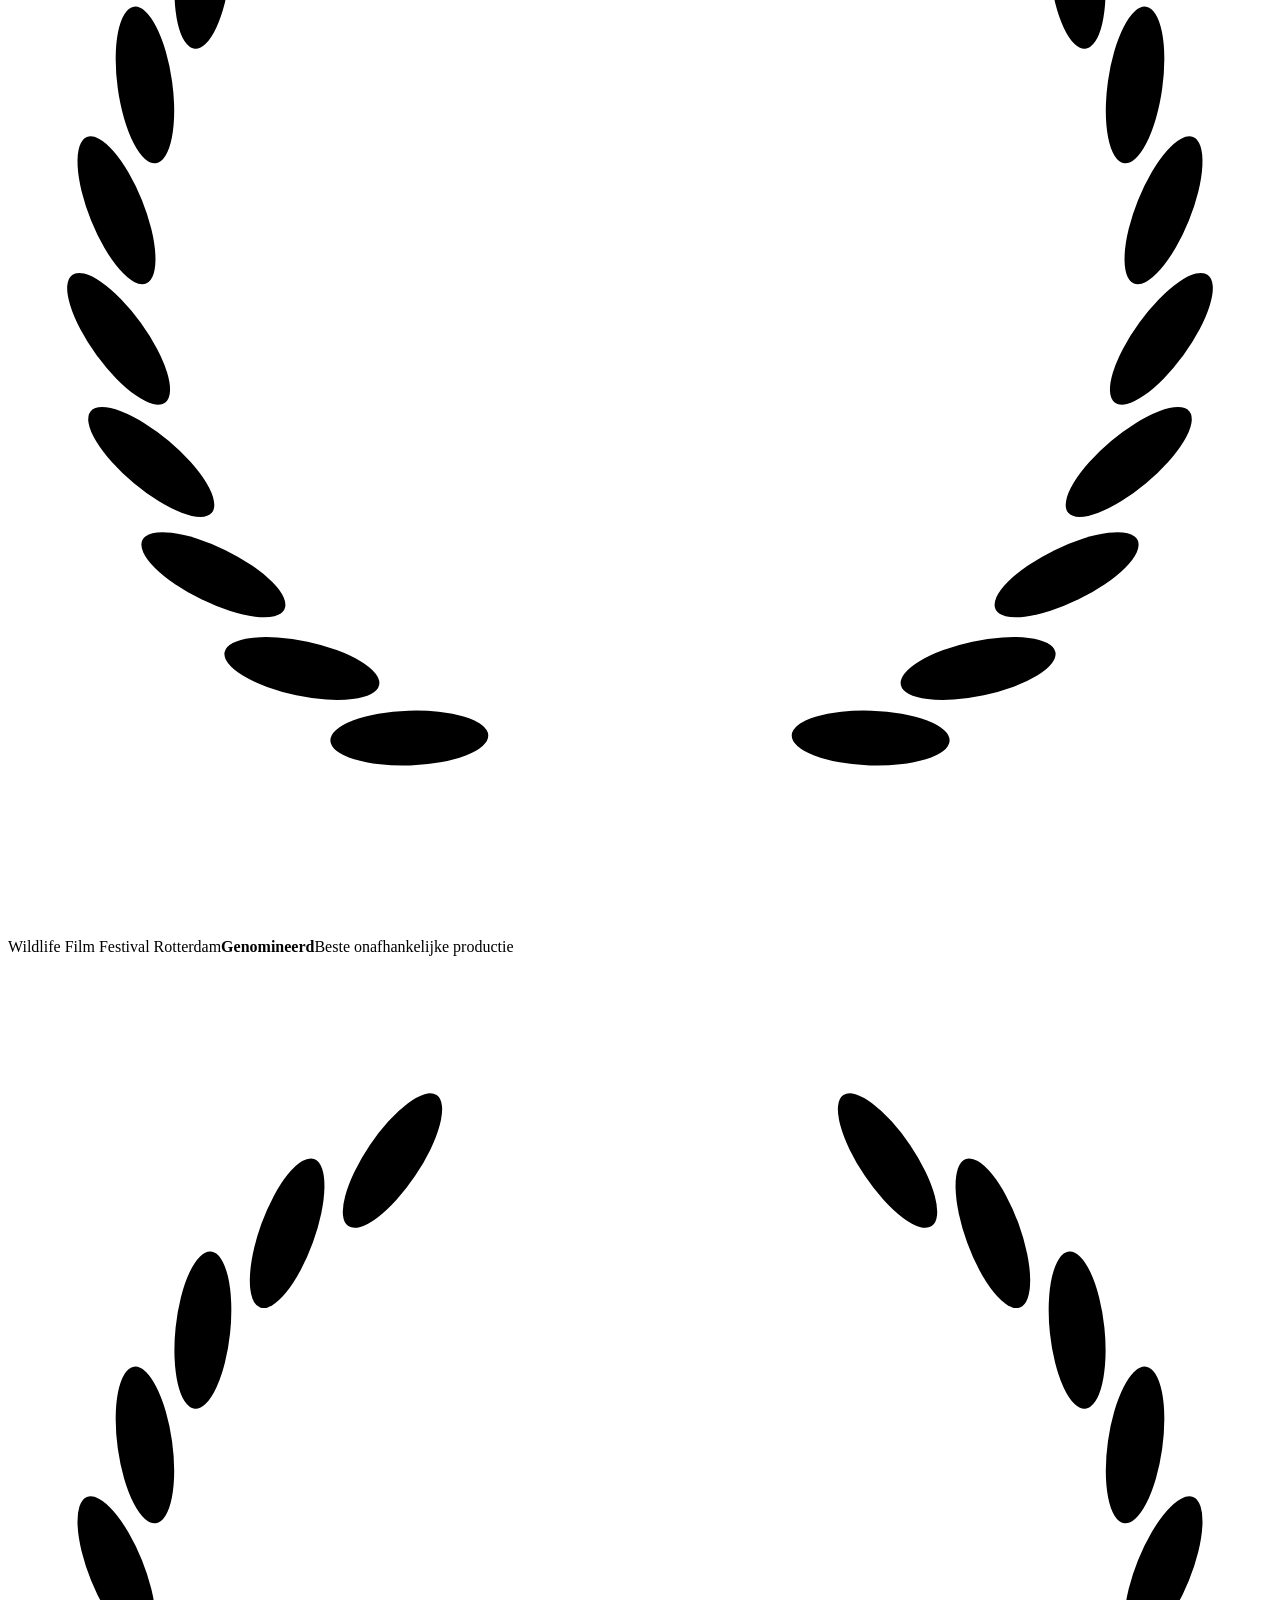
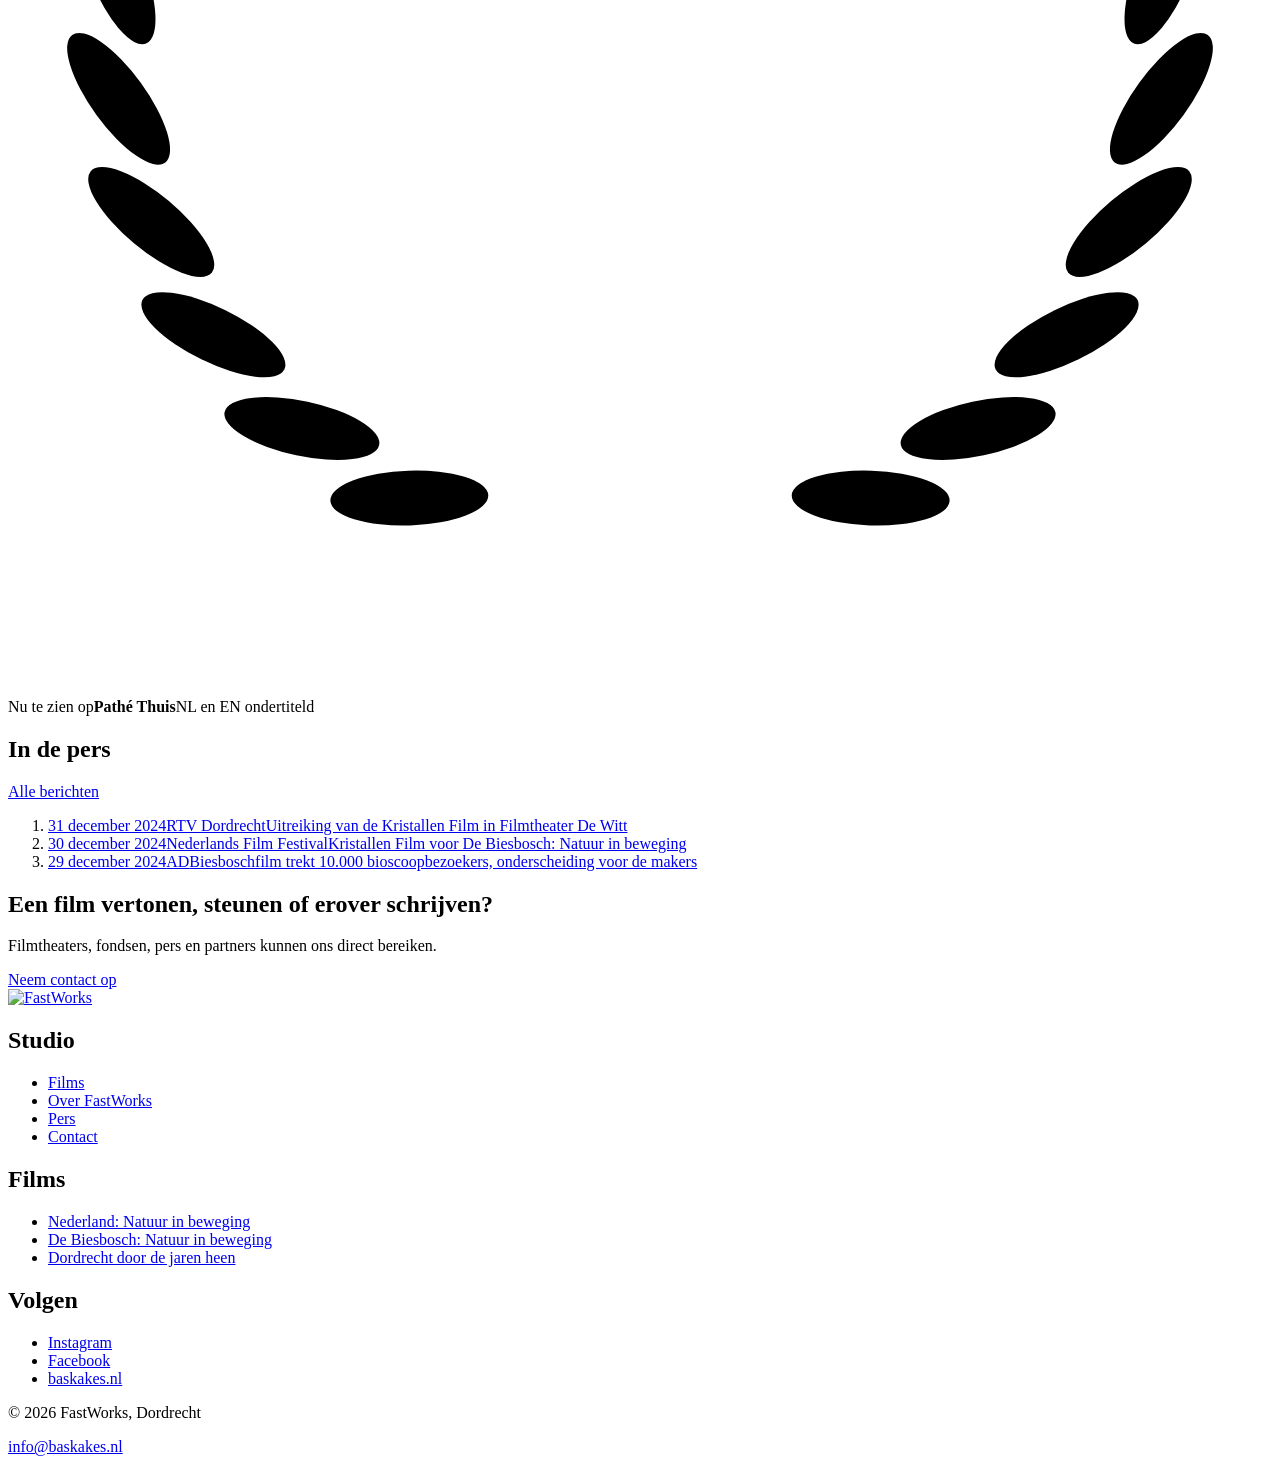
==== commit e1f9b2a6: "Nieuwe opzet: losse pagina's, video-opening, mobiel menu" ====
--- a/docs/index.html
+++ b/docs/index.html
@@ -1,287 +1,184 @@
 <!doctype html>
 <html lang="nl">
 <head>
-  <meta charset="utf-8">
-  <meta name="viewport" content="width=device-width, initial-scale=1">
-  <title>FastWorks — onafhankelijke filmstudio uit Dordrecht</title>
-  <meta name="description" content="FastWorks maakt bioscoopdocumentaires over de natuur en geschiedenis van Nederland. Van De Biesbosch: Natuur in beweging tot Dordrecht door de jaren heen.">
-  <meta name="theme-color" content="#16201d">
-  <link rel="canonical" href="https://www.fastworks-studio.nl/">
-  <meta property="og:type" content="website">
-  <meta property="og:title" content="FastWorks — filmstudio uit Dordrecht">
-  <meta property="og:description" content="Bioscoopdocumentaires over de natuur en geschiedenis van Nederland.">
-  <meta property="og:url" content="https://www.fastworks-studio.nl/">
-  <meta property="og:image" content="https://www.fastworks-studio.nl/img/og-image.jpg">
-  <meta name="twitter:card" content="summary_large_image">
-  <link rel="icon" type="image/png" href="img/favicon.png">
-  <link rel="apple-touch-icon" href="img/apple-touch-icon.png">
-  <link rel="preload" href="fonts/cormorant-latin-300-normal.woff2" as="font" type="font/woff2" crossorigin>
-  <link rel="preload" href="fonts/archivo-latin-wdth-normal.woff2" as="font" type="font/woff2" crossorigin>
-  <link rel="stylesheet" href="style.css">
-  <script type="application/ld+json">
-  {
-    "@context": "https://schema.org",
-    "@type": "Organization",
-    "name": "FastWorks",
-    "url": "https://www.fastworks-studio.nl/",
-    "logo": "https://www.fastworks-studio.nl/img/fastworks-logo.webp",
-    "email": "info@baskakes.nl",
-    "address": { "@type": "PostalAddress", "addressLocality": "Dordrecht", "addressCountry": "NL" },
-    "founder": { "@type": "Person", "name": "Bas Kakes", "url": "https://www.baskakes.nl/" }
-  }
-  </script>
+<meta charset="utf-8">
+<meta name="viewport" content="width=device-width, initial-scale=1, viewport-fit=cover">
+<title>FastWorks | Onafhankelijke filmstudio uit Dordrecht</title>
+<meta name="description" content="FastWorks maakt bioscoopdocumentaires over de natuur en geschiedenis van Nederland. Van De Biesbosch: Natuur in beweging tot Dordrecht door de jaren heen.">
+<meta name="theme-color" content="#101814">
+<link rel="canonical" href="https://www.fastworks-studio.nl/">
+<meta property="og:type" content="website">
+<meta property="og:site_name" content="FastWorks">
+<meta property="og:title" content="FastWorks | Onafhankelijke filmstudio uit Dordrecht">
+<meta property="og:description" content="FastWorks maakt bioscoopdocumentaires over de natuur en geschiedenis van Nederland. Van De Biesbosch: Natuur in beweging tot Dordrecht door de jaren heen.">
+<meta property="og:url" content="https://www.fastworks-studio.nl/">
+<meta property="og:image" content="https://www.fastworks-studio.nl/img/og-image.jpg">
+<meta name="twitter:card" content="summary_large_image">
+<link rel="icon" type="image/png" href="/img/favicon.png">
+<link rel="apple-touch-icon" href="/img/apple-touch-icon.png">
+<link rel="preload" href="/fonts/cormorant-latin-300-normal.woff2" as="font" type="font/woff2" crossorigin>
+<link rel="preload" href="/fonts/archivo-latin-wdth-normal.woff2" as="font" type="font/woff2" crossorigin>
+<link rel="stylesheet" href="/style.css">
+<script>document.documentElement.classList.add('js')</script>
 </head>
-<body>
-  <a class="skip" href="#inhoud">Naar de inhoud</a>
+<body class="is-home has-hero">
+<a class="skip" href="#inhoud">Naar de inhoud</a>
+<header class="site-header" data-header>
+  <a class="brand" href="/" aria-label="FastWorks, naar de homepagina">
+    <img src="/img/fastworks-paard.webp" width="44" height="52" alt="">
+    <span>FastWorks</span>
+  </a>
+  <nav class="nav" aria-label="Hoofdmenu">
+    <ul><li><a href="/films/">Films</a></li><li><a href="/studio">Studio</a></li><li><a href="/pers">Pers</a></li><li><a href="/contact">Contact</a></li></ul>
+  </nav>
+  <button class="menu-toggle" type="button" aria-expanded="false" aria-controls="menu" data-menu-toggle><span class="menu-label">Menu</span><span class="menu-icon" aria-hidden="true"></span></button>
+</header>
+<div class="menu" id="menu" data-menu hidden>
+  <nav aria-label="Menu">
+    <ul>
+      <li><a href="/">Home</a></li>
+      <li><a href="/films/">Films</a></li>
+      <li><a href="/studio">Studio</a></li>
+      <li><a href="/pers">Pers</a></li>
+      <li><a href="/contact">Contact</a></li>
+    </ul>
+  </nav>
+  <p class="menu-meta"><a href="mailto:info@baskakes.nl">info@baskakes.nl</a><br>FastWorks, Dordrecht</p>
+</div>
+<main id="inhoud">
+<section class="hero" data-reel>
+  <div class="hero-media" aria-hidden="true">
+    <video muted playsinline preload="auto" poster="/img/poster-contact.webp" data-caption="Rivierlandschap vanuit de lucht"><source src="/video/contact.mp4" type="video/mp4"></video>
+    <video muted playsinline preload="none" poster="/img/poster-experience.webp" data-caption="Zonsondergang in de Biesbosch"><source src="/video/experience.mp4" type="video/mp4"></video>
+    <video muted playsinline preload="none" poster="/img/poster-people.webp" data-caption="Ondergelopen griend in de winter"><source src="/video/people.mp4" type="video/mp4"></video>
+    <video muted playsinline preload="none" poster="/img/poster-home.webp" data-caption="De Grote Kerk in Dordrecht bij zonsondergang"><source src="/video/home.mp4" type="video/mp4"></video>
+  </div>
+  <div class="ident" aria-hidden="true"><img src="/img/fastworks-logo.webp" width="329" height="520" alt=""></div>
+  <div class="hero-content wrap">
+    <h1 class="hero-title">Films over het Nederlandse landschap, gemaakt voor het witte doek.</h1>
+    <div class="hero-actions">
+      <a class="button" href="/films/">Bekijk onze films</a>
+      <a class="button button--ghost" href="/studio">Over de studio</a>
+    </div>
+  </div>
+  <div class="hero-reel wrap" aria-hidden="true">
+    <p class="hero-caption" data-caption-out></p>
+    <ol class="reel-bars"><li></li><li></li><li></li><li></li></ol>
+  </div>
+</section>
 
-  <header class="site-header">
-    <a class="wordmark" href="#top" aria-label="FastWorks, naar boven">FastWorks</a>
-    <nav aria-label="Hoofdmenu">
-      <ul>
-        <li><a href="#films">Films</a></li>
-        <li><a href="#studio">Studio</a></li>
-        <li><a href="#makers">Makers</a></li>
-        <li><a href="#pers">Pers</a></li>
-        <li><a href="#contact">Contact</a></li>
-      </ul>
-    </nav>
-  </header>
+<section class="intro">
+  <div class="wrap intro-grid">
+    <p class="statement">FastWorks is een onafhankelijke filmstudio uit Dordrecht. We maken documentaires over de natuur en geschiedenis van Nederland, en brengen ze zelf uit in filmtheaters door het hele land.</p>
+    <div class="intro-side">
+      <p>Onze naam zegt snel. Onze films nemen de tijd: we filmen jarenlang, in elk seizoen, en zoeken alles tot op de bodem uit.</p>
+      <a class="link-arrow" href="/studio">Over FastWorks</a>
+    </div>
+  </div>
+</section>
 
-  <main id="inhoud">
-    <!-- Opening: studio-ident in een scope-kader (2.39:1), daarna stills uit de films -->
-    <section class="opening" id="top" aria-label="FastWorks">
-      <div class="scope" data-reel>
-        <div class="reel" aria-hidden="true">
-          <img src="img/still-ijsvogel.webp" alt="" data-caption="Ijsvogel met een jonge snoek, uit De Biesbosch: Natuur in beweging (2024)">
-          <img src="img/still-dordrecht.webp" alt="" loading="lazy" data-caption="De Grote Kerk bij zonsondergang, uit Dordrecht door de jaren heen (2021)">
-          <img src="img/still-zeearend.webp" alt="" loading="lazy" data-caption="Zeearend, uit De Biesbosch: Natuur in beweging (2024)">
-          <img src="img/still-winter.webp" alt="" loading="lazy" data-caption="Ondergelopen griend in de winter, uit Dordrecht door de jaren heen (2021)">
-          <img src="img/still-biesbosch-zonsondergang.webp" alt="" loading="lazy" data-caption="Zonsondergang boven de Biesbosch">
-        </div>
-        <div class="ident">
-          <img src="img/fastworks-logo.webp" width="329" height="520" alt="FastWorks">
-        </div>
+<section class="feature">
+  <div class="feature-media"><img src="/img/still-nederland.webp" alt="Weids Nederlands rivierlandschap met een regenboog boven het water" loading="lazy"></div>
+  <div class="feature-body wrap">
+    <p class="pill"><span class="dot" aria-hidden="true"></span>Nu in ontwikkeling</p>
+    <h2 class="display-2">Nederland: Natuur in beweging</h2>
+    <p class="feature-text">Na de Biesbosch kijken we naar heel Nederland. Een bioscoopdocumentaire over hoe water, mensen en een veranderend klimaat ons landschap vormen.</p>
+    <div class="actions">
+      <a class="button" href="/films/nederland-natuur-in-beweging">Over de film</a>
+      <a class="button button--ghost" href="/films/nederland-natuur-in-beweging#partner">Partner worden</a>
+    </div>
+  </div>
+</section>
+
+<section class="section">
+  <div class="wrap">
+    <div class="section-head">
+      <h2 class="headline">Films</h2>
+      <a class="link-arrow" href="/films/">Alle films</a>
+    </div>
+    <div class="film-grid">
+      <a class="film-card" href="/films/de-biesbosch-natuur-in-beweging">
+  <span class="film-card-media"><img src="/img/still-zeearend.webp" alt="" loading="lazy"></span>
+  <span class="film-card-body">
+    <span class="film-card-meta">2024, 90 minuten</span>
+    <span class="film-card-title">De Biesbosch: Natuur in beweging</span>
+    <span class="film-card-text">Het leven in een zoetwatergetijdengebied dat uniek is op wereldschaal, verteld door oud-boswachter Jacques van der Neut.</span>
+  </span>
+</a>
+      <a class="film-card" href="/films/dordrecht-door-de-jaren-heen">
+  <span class="film-card-media"><img src="/img/still-dordrecht.webp" alt="" loading="lazy"></span>
+  <span class="film-card-body">
+    <span class="film-card-meta">2021, 90 minuten</span>
+    <span class="film-card-title">Dordrecht door de jaren heen</span>
+    <span class="film-card-text">De oudste stad van Holland in alle vier de seizoenen, te land, ter zee en in de lucht.</span>
+  </span>
+</a>
+    </div>
+  </div>
+</section>
+
+<section class="section section--tight">
+  <div class="wrap">
+    <div class="laurels">
+  <div class="laurel"><svg class="laurel-svg" viewBox="0 0 120 124" aria-hidden="true"><g><path d="M 36.5 106 A 50 50 0 0 1 36.5 17.9" fill="none"/><ellipse cx="36.5" cy="17.9" rx="2.6" ry="7.5" transform="rotate(34 36.5 17.9)"/><ellipse cx="26.5" cy="24.8" rx="2.6" ry="7.5" transform="rotate(20 26.5 24.8)"/><ellipse cx="18.5" cy="34.0" rx="2.6" ry="7.5" transform="rotate(6 18.5 34.0)"/><ellipse cx="13.0" cy="44.9" rx="2.6" ry="7.5" transform="rotate(-8 13.0 44.9)"/><ellipse cx="10.3" cy="56.8" rx="2.6" ry="7.5" transform="rotate(-22 10.3 56.8)"/><ellipse cx="10.5" cy="69.0" rx="2.6" ry="7.5" transform="rotate(-36 10.5 69.0)"/><ellipse cx="13.6" cy="80.7" rx="2.6" ry="7.5" transform="rotate(-50 13.6 80.7)"/><ellipse cx="19.5" cy="91.4" rx="2.6" ry="7.5" transform="rotate(-64 19.5 91.4)"/><ellipse cx="27.9" cy="100.3" rx="2.6" ry="7.5" transform="rotate(-78 27.9 100.3)"/><ellipse cx="38.1" cy="106.9" rx="2.6" ry="7.5" transform="rotate(-92 38.1 106.9)"/></g><g transform="translate(120 0) scale(-1 1)"><path d="M 36.5 106 A 50 50 0 0 1 36.5 17.9" fill="none"/><ellipse cx="36.5" cy="17.9" rx="2.6" ry="7.5" transform="rotate(34 36.5 17.9)"/><ellipse cx="26.5" cy="24.8" rx="2.6" ry="7.5" transform="rotate(20 26.5 24.8)"/><ellipse cx="18.5" cy="34.0" rx="2.6" ry="7.5" transform="rotate(6 18.5 34.0)"/><ellipse cx="13.0" cy="44.9" rx="2.6" ry="7.5" transform="rotate(-8 13.0 44.9)"/><ellipse cx="10.3" cy="56.8" rx="2.6" ry="7.5" transform="rotate(-22 10.3 56.8)"/><ellipse cx="10.5" cy="69.0" rx="2.6" ry="7.5" transform="rotate(-36 10.5 69.0)"/><ellipse cx="13.6" cy="80.7" rx="2.6" ry="7.5" transform="rotate(-50 13.6 80.7)"/><ellipse cx="19.5" cy="91.4" rx="2.6" ry="7.5" transform="rotate(-64 19.5 91.4)"/><ellipse cx="27.9" cy="100.3" rx="2.6" ry="7.5" transform="rotate(-78 27.9 100.3)"/><ellipse cx="38.1" cy="106.9" rx="2.6" ry="7.5" transform="rotate(-92 38.1 106.9)"/></g></svg><p><span>Nederlands Film Festival</span><strong>Kristallen Film</strong><span>10.000+ bezoekers</span></p></div>
+  <div class="laurel"><svg class="laurel-svg" viewBox="0 0 120 124" aria-hidden="true"><g><path d="M 36.5 106 A 50 50 0 0 1 36.5 17.9" fill="none"/><ellipse cx="36.5" cy="17.9" rx="2.6" ry="7.5" transform="rotate(34 36.5 17.9)"/><ellipse cx="26.5" cy="24.8" rx="2.6" ry="7.5" transform="rotate(20 26.5 24.8)"/><ellipse cx="18.5" cy="34.0" rx="2.6" ry="7.5" transform="rotate(6 18.5 34.0)"/><ellipse cx="13.0" cy="44.9" rx="2.6" ry="7.5" transform="rotate(-8 13.0 44.9)"/><ellipse cx="10.3" cy="56.8" rx="2.6" ry="7.5" transform="rotate(-22 10.3 56.8)"/><ellipse cx="10.5" cy="69.0" rx="2.6" ry="7.5" transform="rotate(-36 10.5 69.0)"/><ellipse cx="13.6" cy="80.7" rx="2.6" ry="7.5" transform="rotate(-50 13.6 80.7)"/><ellipse cx="19.5" cy="91.4" rx="2.6" ry="7.5" transform="rotate(-64 19.5 91.4)"/><ellipse cx="27.9" cy="100.3" rx="2.6" ry="7.5" transform="rotate(-78 27.9 100.3)"/><ellipse cx="38.1" cy="106.9" rx="2.6" ry="7.5" transform="rotate(-92 38.1 106.9)"/></g><g transform="translate(120 0) scale(-1 1)"><path d="M 36.5 106 A 50 50 0 0 1 36.5 17.9" fill="none"/><ellipse cx="36.5" cy="17.9" rx="2.6" ry="7.5" transform="rotate(34 36.5 17.9)"/><ellipse cx="26.5" cy="24.8" rx="2.6" ry="7.5" transform="rotate(20 26.5 24.8)"/><ellipse cx="18.5" cy="34.0" rx="2.6" ry="7.5" transform="rotate(6 18.5 34.0)"/><ellipse cx="13.0" cy="44.9" rx="2.6" ry="7.5" transform="rotate(-8 13.0 44.9)"/><ellipse cx="10.3" cy="56.8" rx="2.6" ry="7.5" transform="rotate(-22 10.3 56.8)"/><ellipse cx="10.5" cy="69.0" rx="2.6" ry="7.5" transform="rotate(-36 10.5 69.0)"/><ellipse cx="13.6" cy="80.7" rx="2.6" ry="7.5" transform="rotate(-50 13.6 80.7)"/><ellipse cx="19.5" cy="91.4" rx="2.6" ry="7.5" transform="rotate(-64 19.5 91.4)"/><ellipse cx="27.9" cy="100.3" rx="2.6" ry="7.5" transform="rotate(-78 27.9 100.3)"/><ellipse cx="38.1" cy="106.9" rx="2.6" ry="7.5" transform="rotate(-92 38.1 106.9)"/></g></svg><p><span>Wildlife Film Festival Rotterdam</span><strong>Genomineerd</strong><span>Beste onafhankelijke productie</span></p></div>
+  <div class="laurel"><svg class="laurel-svg" viewBox="0 0 120 124" aria-hidden="true"><g><path d="M 36.5 106 A 50 50 0 0 1 36.5 17.9" fill="none"/><ellipse cx="36.5" cy="17.9" rx="2.6" ry="7.5" transform="rotate(34 36.5 17.9)"/><ellipse cx="26.5" cy="24.8" rx="2.6" ry="7.5" transform="rotate(20 26.5 24.8)"/><ellipse cx="18.5" cy="34.0" rx="2.6" ry="7.5" transform="rotate(6 18.5 34.0)"/><ellipse cx="13.0" cy="44.9" rx="2.6" ry="7.5" transform="rotate(-8 13.0 44.9)"/><ellipse cx="10.3" cy="56.8" rx="2.6" ry="7.5" transform="rotate(-22 10.3 56.8)"/><ellipse cx="10.5" cy="69.0" rx="2.6" ry="7.5" transform="rotate(-36 10.5 69.0)"/><ellipse cx="13.6" cy="80.7" rx="2.6" ry="7.5" transform="rotate(-50 13.6 80.7)"/><ellipse cx="19.5" cy="91.4" rx="2.6" ry="7.5" transform="rotate(-64 19.5 91.4)"/><ellipse cx="27.9" cy="100.3" rx="2.6" ry="7.5" transform="rotate(-78 27.9 100.3)"/><ellipse cx="38.1" cy="106.9" rx="2.6" ry="7.5" transform="rotate(-92 38.1 106.9)"/></g><g transform="translate(120 0) scale(-1 1)"><path d="M 36.5 106 A 50 50 0 0 1 36.5 17.9" fill="none"/><ellipse cx="36.5" cy="17.9" rx="2.6" ry="7.5" transform="rotate(34 36.5 17.9)"/><ellipse cx="26.5" cy="24.8" rx="2.6" ry="7.5" transform="rotate(20 26.5 24.8)"/><ellipse cx="18.5" cy="34.0" rx="2.6" ry="7.5" transform="rotate(6 18.5 34.0)"/><ellipse cx="13.0" cy="44.9" rx="2.6" ry="7.5" transform="rotate(-8 13.0 44.9)"/><ellipse cx="10.3" cy="56.8" rx="2.6" ry="7.5" transform="rotate(-22 10.3 56.8)"/><ellipse cx="10.5" cy="69.0" rx="2.6" ry="7.5" transform="rotate(-36 10.5 69.0)"/><ellipse cx="13.6" cy="80.7" rx="2.6" ry="7.5" transform="rotate(-50 13.6 80.7)"/><ellipse cx="19.5" cy="91.4" rx="2.6" ry="7.5" transform="rotate(-64 19.5 91.4)"/><ellipse cx="27.9" cy="100.3" rx="2.6" ry="7.5" transform="rotate(-78 27.9 100.3)"/><ellipse cx="38.1" cy="106.9" rx="2.6" ry="7.5" transform="rotate(-92 38.1 106.9)"/></g></svg><p><span>Nu te zien op</span><strong>Pathé Thuis</strong><span>NL en EN ondertiteld</span></p></div>
+</div>
+  </div>
+</section>
+
+<section class="section">
+  <div class="wrap">
+    <div class="section-head">
+      <h2 class="headline">In de pers</h2>
+      <a class="link-arrow" href="/pers">Alle berichten</a>
+    </div>
+    <ol class="press-list">
+      <li><a href="https://www.rtvdordrecht.nl/nieuws/natuurfilm-over-de-biesbosch-verdient-kristallen-status-na-10000-bezoekers" target="_blank" rel="noopener"><time datetime="2024-12-31">31 december 2024</time><span class="outlet">RTV Dordrecht</span><span class="headline-sm">Uitreiking van de Kristallen Film in Filmtheater De Witt</span></a></li>
+      <li><a href="https://www.filmfestival.nl/nieuws/kristal-voor-de-biesbosch-natuur-in-beweging" target="_blank" rel="noopener"><time datetime="2024-12-30">30 december 2024</time><span class="outlet">Nederlands Film Festival</span><span class="headline-sm">Kristallen Film voor De Biesbosch: Natuur in beweging</span></a></li>
+      <li><a href="https://www.ad.nl/dordrecht/film-over-biesbosch-natuur-trekt-10-000-bioscoopbezoekers-onderscheiding-voor-makers~a6d4805f/" target="_blank" rel="noopener"><time datetime="2024-12-29">29 december 2024</time><span class="outlet">AD</span><span class="headline-sm">Biesboschfilm trekt 10.000 bioscoopbezoekers, onderscheiding voor de makers</span></a></li>
+    </ol>
+  </div>
+</section>
+
+<section class="band">
+  <div class="wrap band-inner">
+    <h2 class="headline">Een film vertonen, steunen of erover schrijven?</h2>
+    <div>
+      <p>Filmtheaters, fondsen, pers en partners kunnen ons direct bereiken.</p>
+      <a class="button" href="/contact">Neem contact op</a>
+    </div>
+  </div>
+</section>
+</main>
+<footer class="site-footer">
+  <div class="footer-top">
+    <a class="footer-brand" href="/" aria-label="FastWorks"><img src="/img/fastworks-logo.webp" width="329" height="520" alt="FastWorks" loading="lazy"></a>
+    <div class="footer-cols">
+      <div>
+        <h2>Studio</h2>
+        <ul><li><a href="/films/">Films</a></li><li><a href="/studio">Over FastWorks</a></li><li><a href="/pers">Pers</a></li><li><a href="/contact">Contact</a></li></ul>
       </div>
-      <div class="opening-text">
-        <h1>Bioscoopdocumentaires over de natuur en geschiedenis van Nederland.</h1>
-        <div class="opening-side">
-          <p>FastWorks is een onafhankelijke filmstudio uit Dordrecht. We schrijven, filmen en monteren onze films zelf en brengen ze uit in filmtheaters door het hele land.</p>
-          <p class="caption" aria-live="off" data-caption-out></p>
-        </div>
+      <div>
+        <h2>Films</h2>
+        <ul><li><a href="/films/nederland-natuur-in-beweging">Nederland: Natuur in beweging</a></li><li><a href="/films/de-biesbosch-natuur-in-beweging">De Biesbosch: Natuur in beweging</a></li><li><a href="/films/dordrecht-door-de-jaren-heen">Dordrecht door de jaren heen</a></li></ul>
       </div>
-    </section>
-
-    <!-- In ontwikkeling -->
-    <section class="next" aria-labelledby="next-title">
-      <figure class="next-image">
-        <img src="img/still-nederland.webp" alt="Weids Nederlands rivierlandschap met een regenboog boven het water" loading="lazy" width="1920" height="803">
-      </figure>
-      <div class="next-body">
-        <p class="status"><span class="dot" aria-hidden="true"></span>In ontwikkeling, opnames lopen</p>
-        <h2 id="next-title" class="film-title">Nederland: Natuur in beweging</h2>
-        <div class="next-cols">
-          <p class="lede">Na de Biesbosch kijken we naar heel Nederland. Een bioscoopdocumentaire over hoe water, mensen en een veranderend klimaat ons landschap vormen, van de Zeeuwse kust tot de Veluwe. Verteld door oud-boswachter Jacques van der Neut.</p>
-          <div>
-            <p>Voor deze film zoeken we fondsen, bedrijven en organisaties die willen bijdragen. Filmtheaters die de film willen programmeren horen we ook graag.</p>
-            <a class="button" href="mailto:info@baskakes.nl?subject=Nederland%3A%20Natuur%20in%20beweging">Mail over samenwerking</a>
-          </div>
-        </div>
+      <div>
+        <h2>Volgen</h2>
+        <ul><li><a href="https://www.instagram.com/biesboschfilm/" target="_blank" rel="noopener">Instagram</a></li><li><a href="https://www.facebook.com/biesboschfilm" target="_blank" rel="noopener">Facebook</a></li><li><a href="https://www.baskakes.nl" target="_blank" rel="noopener">baskakes.nl</a></li></ul>
       </div>
-    </section>
-
-    <!-- Films -->
-    <section class="films" id="films" aria-labelledby="films-title">
-      <h2 id="films-title" class="section-title">Films</h2>
-
-      <article class="film" aria-labelledby="film-biesbosch">
-        <figure class="film-image">
-          <img src="img/still-water.webp" alt="Rietpol in het stromende water van de Biesbosch" loading="lazy" width="1920" height="803">
-        </figure>
-        <div class="film-body">
-          <h3 id="film-biesbosch" class="film-title">De Biesbosch: Natuur in beweging</h3>
-          <dl class="specs">
-            <div><dt>Jaar</dt><dd>2024</dd></div>
-            <div><dt>Duur</dt><dd>90 minuten</dd></div>
-            <div><dt>Verteller</dt><dd>Jacques van der Neut</dd></div>
-            <div><dt>Nu te zien</dt><dd>Pathé Thuis</dd></div>
-          </dl>
-          <p class="lede">Het leven in een zoetwatergetijdengebied dat uniek is op wereldschaal. Bevers, zeearenden en ijsvogels, en het verhaal van hoe de Biesbosch van productielandschap uitgroeide tot nationaal park.</p>
-          <ul class="facts">
-            <li>Wereldpremière op het Wildlife Film Festival Rotterdam, 5 november 2024, en genomineerd voor beste onafhankelijke productie.</li>
-            <li>Van november 2024 tot maart 2025 te zien in filmtheaters door het hele land en in alle Vue-bioscopen.</li>
-            <li>Kristallen Film van het Nederlands Film Festival voor meer dan 10.000 bezoekers.</li>
-          </ul>
-          <div class="actions">
-            <button class="button" type="button" data-trailer="5kNowmTTiUM" data-title="Trailer De Biesbosch: Natuur in beweging">Bekijk de trailer</button>
-            <a class="link" href="https://www.pathe-thuis.nl/film/36989/de-biesbosch-natuur-in-beweging" target="_blank" rel="noopener">Kijk op Pathé Thuis</a>
-            <a class="link" href="https://www.biesboschfilm.nl" target="_blank" rel="noopener">biesboschfilm.nl</a>
-          </div>
-        </div>
-      </article>
-
-      <article class="film film--flip" aria-labelledby="film-dordrecht">
-        <figure class="film-image">
-          <img src="img/dordrecht-grachten.webp" alt="Rondvaartboot op een gracht in de oude binnenstad van Dordrecht" loading="lazy" width="1400" height="788">
-        </figure>
-        <div class="film-body">
-          <h3 id="film-dordrecht" class="film-title">Dordrecht door de jaren heen</h3>
-          <dl class="specs">
-            <div><dt>Jaar</dt><dd>2021</dd></div>
-            <div><dt>Duur</dt><dd>90 minuten</dd></div>
-            <div><dt>Op tv</dt><dd>TV Rijnmond, 2024</dd></div>
-          </dl>
-          <p class="lede">De oudste stad van Holland in alle vier de seizoenen, te land, ter zee en in de lucht. Een vlotte reis door de geschiedenis van Dordrecht, met Dordtenaren en experts die vertellen wat hun stad zo bijzonder maakt.</p>
-          <ul class="facts">
-            <li>Gebaseerd op de verhalen van Arend van der Perk, de opa van Bas en Coen, die zijn stad als geen ander kende.</li>
-            <li>Ruim 2.500 bezoekers in de Dordtse bioscoop.</li>
-            <li>In 2024 uitgezonden door TV Rijnmond als driedelige serie.</li>
-          </ul>
-          <div class="actions">
-            <button class="button" type="button" data-trailer="1cg6l2idMo0" data-title="Trailer Dordrecht door de jaren heen">Bekijk de trailer</button>
-            <a class="link" href="https://www.dordtfilm.nl" target="_blank" rel="noopener">dordtfilm.nl</a>
-          </div>
-        </div>
-      </article>
-    </section>
-
-    <!-- Studio -->
-    <section class="studio" id="studio" aria-labelledby="studio-title">
-      <div class="studio-intro">
-        <h2 id="studio-title" class="statement">Onze naam zegt snel. Onze films nemen de tijd.</h2>
-        <p>FastWorks is het filmlabel van regisseur Bas Kakes. Onder deze naam maken we documentaires voor de bioscoop, met een klein vast team en een netwerk van natuurkenners, fondsen en filmtheaters.</p>
-      </div>
-      <figure class="studio-image">
-        <img src="img/achter-de-schermen.webp" alt="Camera op een gimbal bij zonsondergang aan het water in de Biesbosch" loading="lazy" width="1000" height="750">
-        <figcaption>Op locatie in de Biesbosch, kort na zonsondergang.</figcaption>
-      </figure>
-      <div class="principles">
-        <div>
-          <h3>Alle seizoenen</h3>
-          <p>We filmen jarenlang, in elk seizoen en bij elk weer: bij zonsopkomst, in de vrieskou en bij hoogwater.</p>
-        </div>
-        <div>
-          <h3>Tot op de bodem uitgezocht</h3>
-          <p>Elke bewering in onze films is onderbouwd met bronnen. Die bronnenlijst publiceren we openbaar, zoals <a href="https://www.biesboschfilm.nl/bronnen" target="_blank" rel="noopener">bij De Biesbosch</a>.</p>
-        </div>
-        <div>
-          <h3>Gemaakt voor het witte doek</h3>
-          <p>Drones, telelenzen en ruimtelijk geluid, gemonteerd en ingekleurd voor de bioscoopzaal. Onze films brengen we zelf uit, in filmtheaters en bioscopen.</p>
-        </div>
-      </div>
-    </section>
-
-    <!-- Interlude -->
-    <figure class="interlude" aria-hidden="true">
-      <img src="img/still-zeearend.webp" alt="" loading="lazy" width="1920" height="803">
-    </figure>
-
-    <!-- Makers, als aftiteling -->
-    <section class="makers" id="makers" aria-labelledby="makers-title">
-      <h2 id="makers-title" class="section-title">Makers</h2>
-      <dl class="credits">
-        <div class="credit">
-          <dt>Regie, camera en montage</dt>
-          <dd><a class="name" href="https://www.baskakes.nl" target="_blank" rel="noopener">Bas Kakes</a>
-            <span class="bio">Geboren Dordtenaar. Filmmaker, cameraman en editor, en ziet de Biesbosch als zijn verlengde achtertuin.</span></dd>
-        </div>
-        <div class="credit">
-          <dt>Script, onderzoek en presentatie</dt>
-          <dd><span class="name">Coen Koopmans</span>
-            <span class="bio">Schrijft de scripts en zoekt uit of alles wat er verteld wordt ook klopt.</span></dd>
-        </div>
-        <div class="credit">
-          <dt>Grafisch ontwerp en visuals</dt>
-          <dd><span class="name">Kevin van den Hoek</span>
-            <span class="bio">Maakt titels, posters en visuals, en zorgt dat alles mooi is afgewerkt.</span></dd>
-        </div>
-        <div class="credit">
-          <dt>Verteller en natuurkenner</dt>
-          <dd><a class="name" href="https://www.fotoneut.nl" target="_blank" rel="noopener">Jacques van der Neut</a>
-            <span class="bio">Werkte 38 jaar als boswachter voor Staatsbosbeheer in de Biesbosch. Auteur en natuurfotograaf.</span></dd>
-        </div>
-      </dl>
-      <figure class="makers-image">
-        <img src="img/jacques-interview.webp" alt="Bas filmt Jacques van der Neut op een steiger in de Biesbosch" loading="lazy" width="1000" height="562">
-        <figcaption>Bas filmt Jacques van der Neut in de Biesbosch.</figcaption>
-      </figure>
-    </section>
-
-    <!-- Pers -->
-    <section class="press" id="pers" aria-labelledby="pers-title">
-      <h2 id="pers-title" class="section-title">In de pers</h2>
-      <ol class="press-list">
-        <li><a href="https://www.rtvdordrecht.nl/nieuws/natuurfilm-over-de-biesbosch-verdient-kristallen-status-na-10000-bezoekers" target="_blank" rel="noopener">
-          <time datetime="2024-12-31">31 december 2024</time>
-          <span class="outlet">RTV Dordrecht</span>
-          <span class="headline">Uitreiking van de Kristallen Film in Filmtheater De Witt</span></a></li>
-        <li><a href="https://www.filmfestival.nl/nieuws/kristal-voor-de-biesbosch-natuur-in-beweging" target="_blank" rel="noopener">
-          <time datetime="2024-12-30">30 december 2024</time>
-          <span class="outlet">Nederlands Film Festival</span>
-          <span class="headline">Kristallen Film voor De Biesbosch: Natuur in beweging</span></a></li>
-        <li><a href="https://www.ad.nl/dordrecht/film-over-biesbosch-natuur-trekt-10-000-bioscoopbezoekers-onderscheiding-voor-makers~a6d4805f/" target="_blank" rel="noopener">
-          <time datetime="2024-12-29">29 december 2024</time>
-          <span class="outlet">AD</span>
-          <span class="headline">Biesboschfilm trekt 10.000 bioscoopbezoekers, onderscheiding voor de makers</span></a></li>
-        <li><a href="https://www.dordrecht.net/nieuws/111079/dewitt-hollywood-vs-dordrecht-gladiator-ii-vs-biesbosch-stedenbanden" target="_blank" rel="noopener">
-          <time datetime="2024-11-12">12 november 2024</time>
-          <span class="outlet">Dordrecht.net</span>
-          <span class="headline">De Witt programmeert de Biesboschfilm naast Gladiator II</span></a></li>
-        <li><a href="https://wffr.nl/professionals/genomineerden/" target="_blank" rel="noopener">
-          <time datetime="2024-11">November 2024</time>
-          <span class="outlet">Wildlife Film Festival Rotterdam</span>
-          <span class="headline">Genomineerd voor beste onafhankelijke productie</span></a></li>
-        <li><a href="https://www.ad.nl/dordrecht/documentairefilm-over-de-biesbosch-na-vier-jaar-klaar-en-bijna-in-premiere-bevers-zwommen-om-onze-boot~a8656b47/" target="_blank" rel="noopener">
-          <time datetime="2024-10-07">7 oktober 2024</time>
-          <span class="outlet">AD</span>
-          <span class="headline">Na vier jaar is de film klaar: wat Bas en Jacques onderweg zagen</span></a></li>
-        <li><a href="https://www.rijnmond.nl/nieuws/1611636/chris-natuurlijk-van-4-februari-make-a-wish" target="_blank" rel="noopener">
-          <time datetime="2023-02-04">4 februari 2023</time>
-          <span class="outlet">Radio Rijnmond</span>
-          <span class="headline">Bas en Jacques te gast bij Chris Natuurlijk</span></a></li>
-      </ol>
-    </section>
-
-    <!-- Steun -->
-    <section class="support" aria-labelledby="support-title">
-      <h2 id="support-title" class="small-title">Eerder mogelijk gemaakt met steun van</h2>
-      <p class="support-list">
-        <a href="https://mastboomhuis.nl/de-stichting/" target="_blank" rel="noopener">De Mastboom Brosens Stichting</a>,
-        <a href="https://www.biesboschstreekfonds.nl" target="_blank" rel="noopener">Stichting Biesbosch Streekfonds</a>,
-        <a href="https://www.cultuurfonds.nl" target="_blank" rel="noopener">Het Cultuurfonds</a>,
-        <a href="https://www.staatsbosbeheer.nl" target="_blank" rel="noopener">Staatsbosbeheer</a>,
-        <a href="https://www.dordrecht.nl" target="_blank" rel="noopener">Gemeente Dordrecht</a>,
-        <a href="https://www.freenature.nl" target="_blank" rel="noopener">FREE Nature</a>,
-        <a href="https://playbackimages.com" target="_blank" rel="noopener">Playback Images</a>
-        en alle donateurs van onze <a href="https://www.voordekunst.nl/projecten/14768-natuurdocumentaire-over-de-biesbosch-1" target="_blank" rel="noopener">crowdfunding op voordekunst</a>.
-      </p>
-    </section>
-
-    <!-- Contact -->
-    <section class="contact" id="contact" aria-labelledby="contact-title">
-      <h2 id="contact-title" class="statement">Een film vertonen, steunen of erover schrijven?</h2>
-      <p>Filmtheaters, fondsen, pers en partners kunnen ons direct mailen.</p>
-      <a class="mail" href="mailto:info@baskakes.nl">info@baskakes.nl</a>
-      <p class="contact-meta">FastWorks, Dordrecht</p>
-    </section>
-  </main>
-
-  <footer class="site-footer">
-    <img class="footer-logo" src="img/fastworks-logo.webp" width="329" height="520" alt="FastWorks" loading="lazy">
-    <div class="footer-links">
-      <a href="https://www.biesboschfilm.nl" target="_blank" rel="noopener">biesboschfilm.nl</a>
-      <a href="https://www.dordtfilm.nl" target="_blank" rel="noopener">dordtfilm.nl</a>
-      <a href="https://www.baskakes.nl" target="_blank" rel="noopener">baskakes.nl</a>
-      <a href="https://www.facebook.com/biesboschfilm" target="_blank" rel="noopener">Facebook</a>
-      <a href="https://www.instagram.com/biesboschfilm/" target="_blank" rel="noopener">Instagram</a>
     </div>
-    <p class="copyright">© <span data-year>2026</span> FastWorks.</p>
-  </footer>
-
-  <dialog class="trailer" aria-label="Trailer">
-    <div class="trailer-frame"></div>
-    <form method="dialog"><button class="close" type="submit">Sluiten</button></form>
-  </dialog>
-
-  <script src="main.js" defer></script>
+  </div>
+  <div class="footer-bottom">
+    <p>© <span data-year>2026</span> FastWorks, Dordrecht</p>
+    <p><a href="mailto:info@baskakes.nl">info@baskakes.nl</a></p>
+  </div>
+</footer>
+<dialog class="lightbox" data-lightbox aria-label="Beeld vergroot">
+  <img alt="">
+  <p class="lightbox-caption"></p>
+  <form method="dialog"><button class="lightbox-close" type="submit">Sluiten</button></form>
+</dialog>
+<script src="/main.js" defer></script>
 </body>
 </html>
